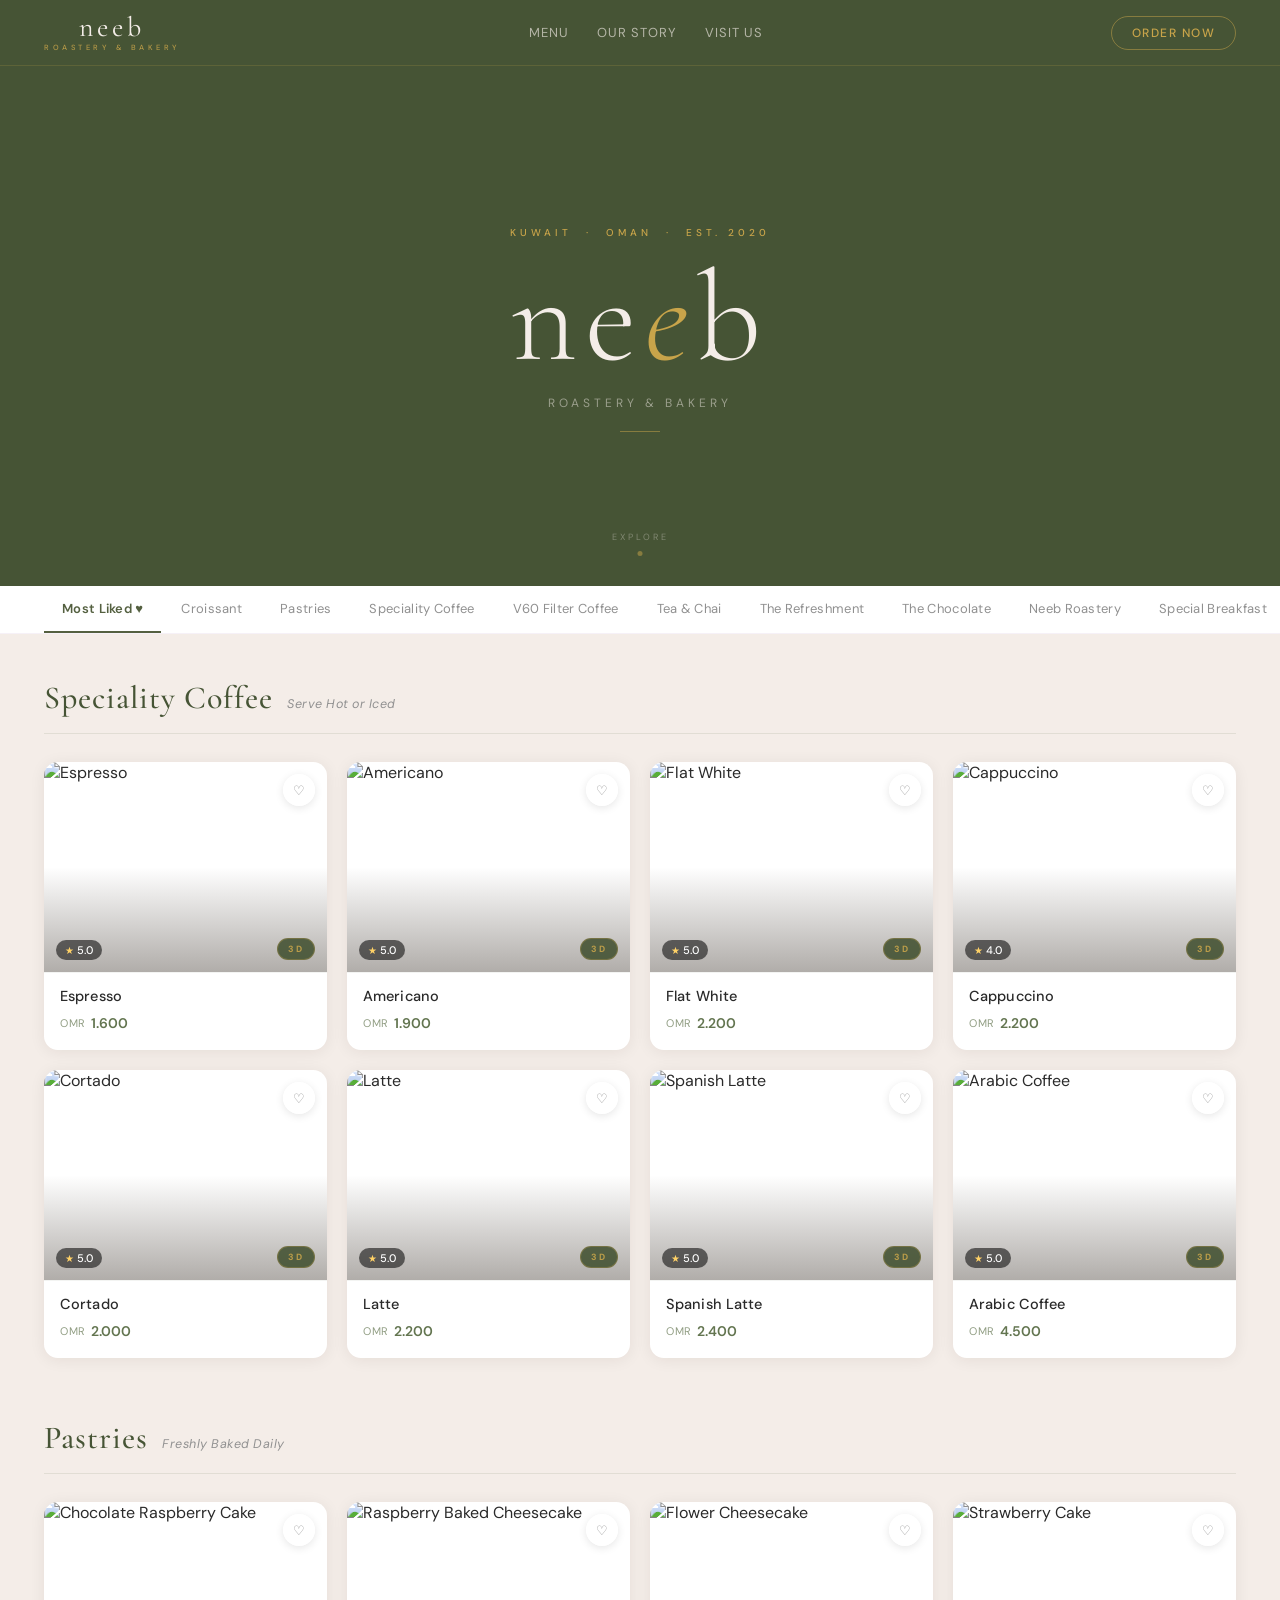
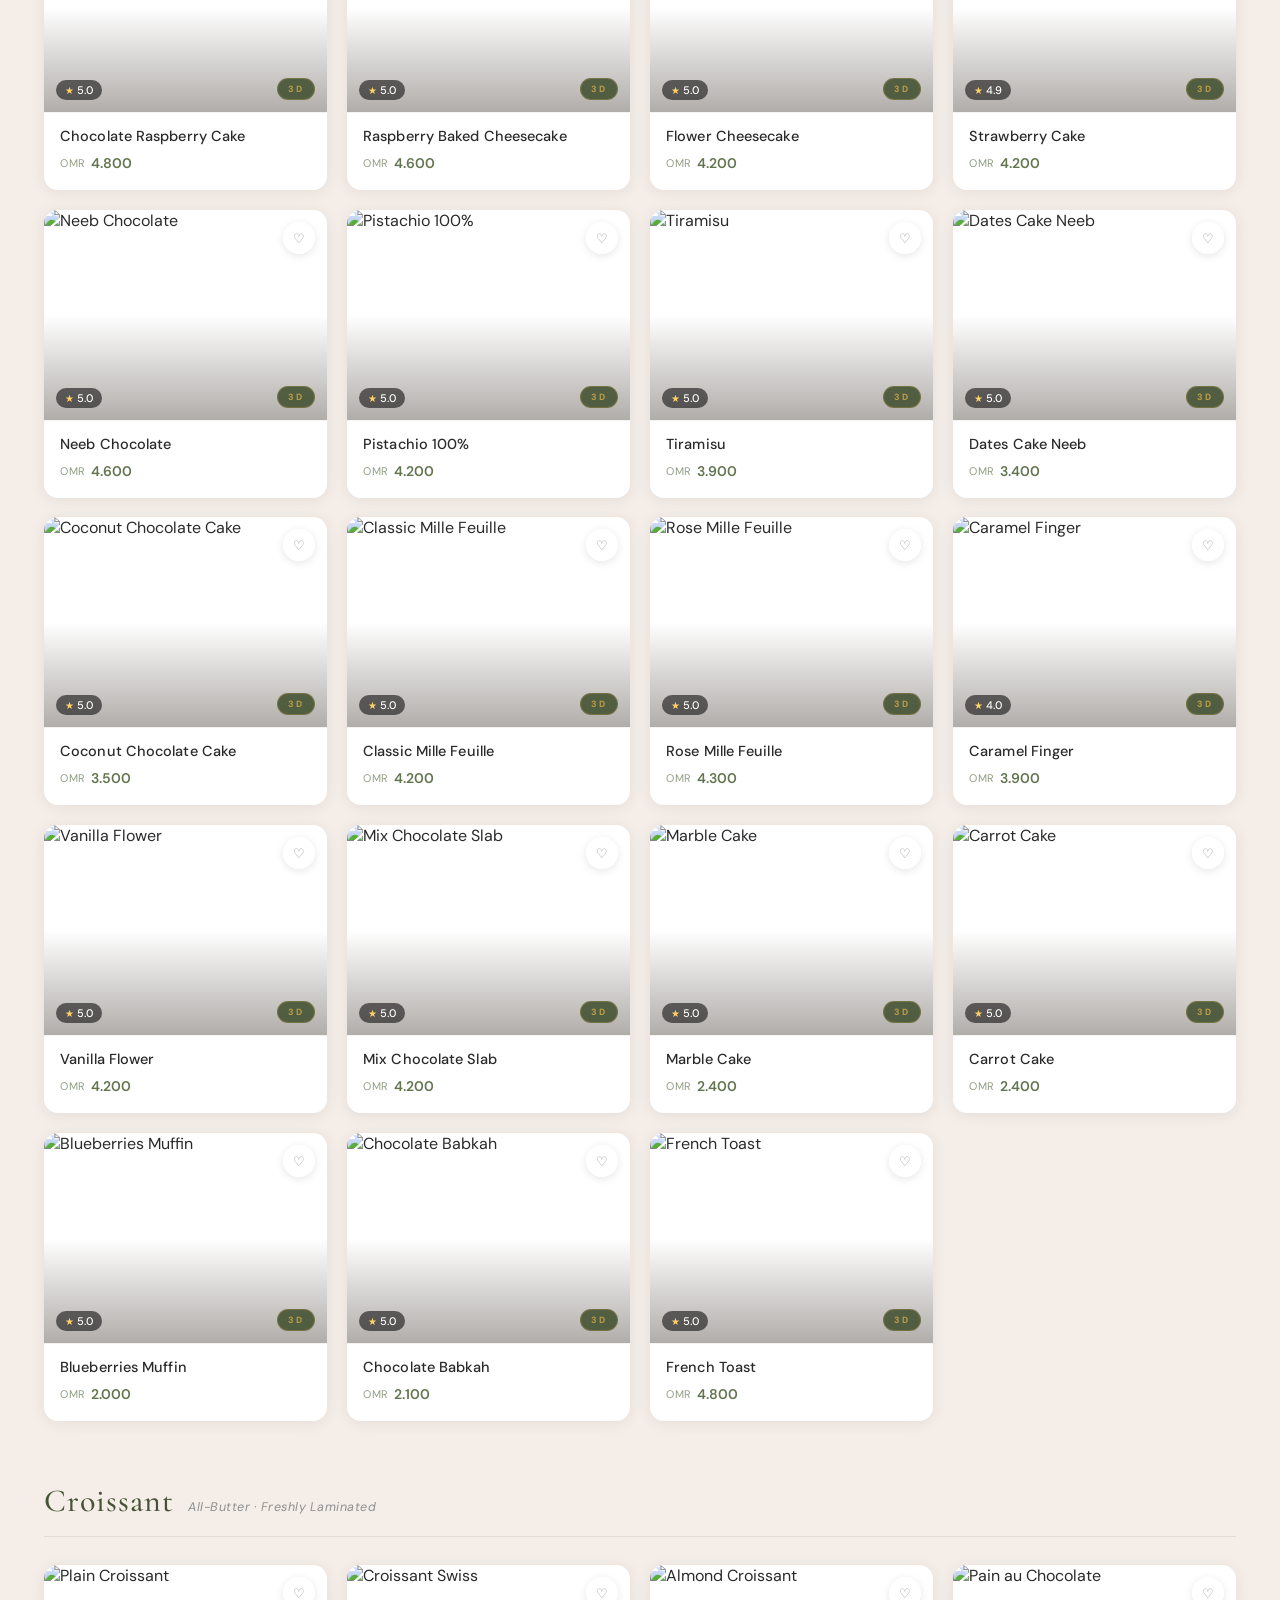
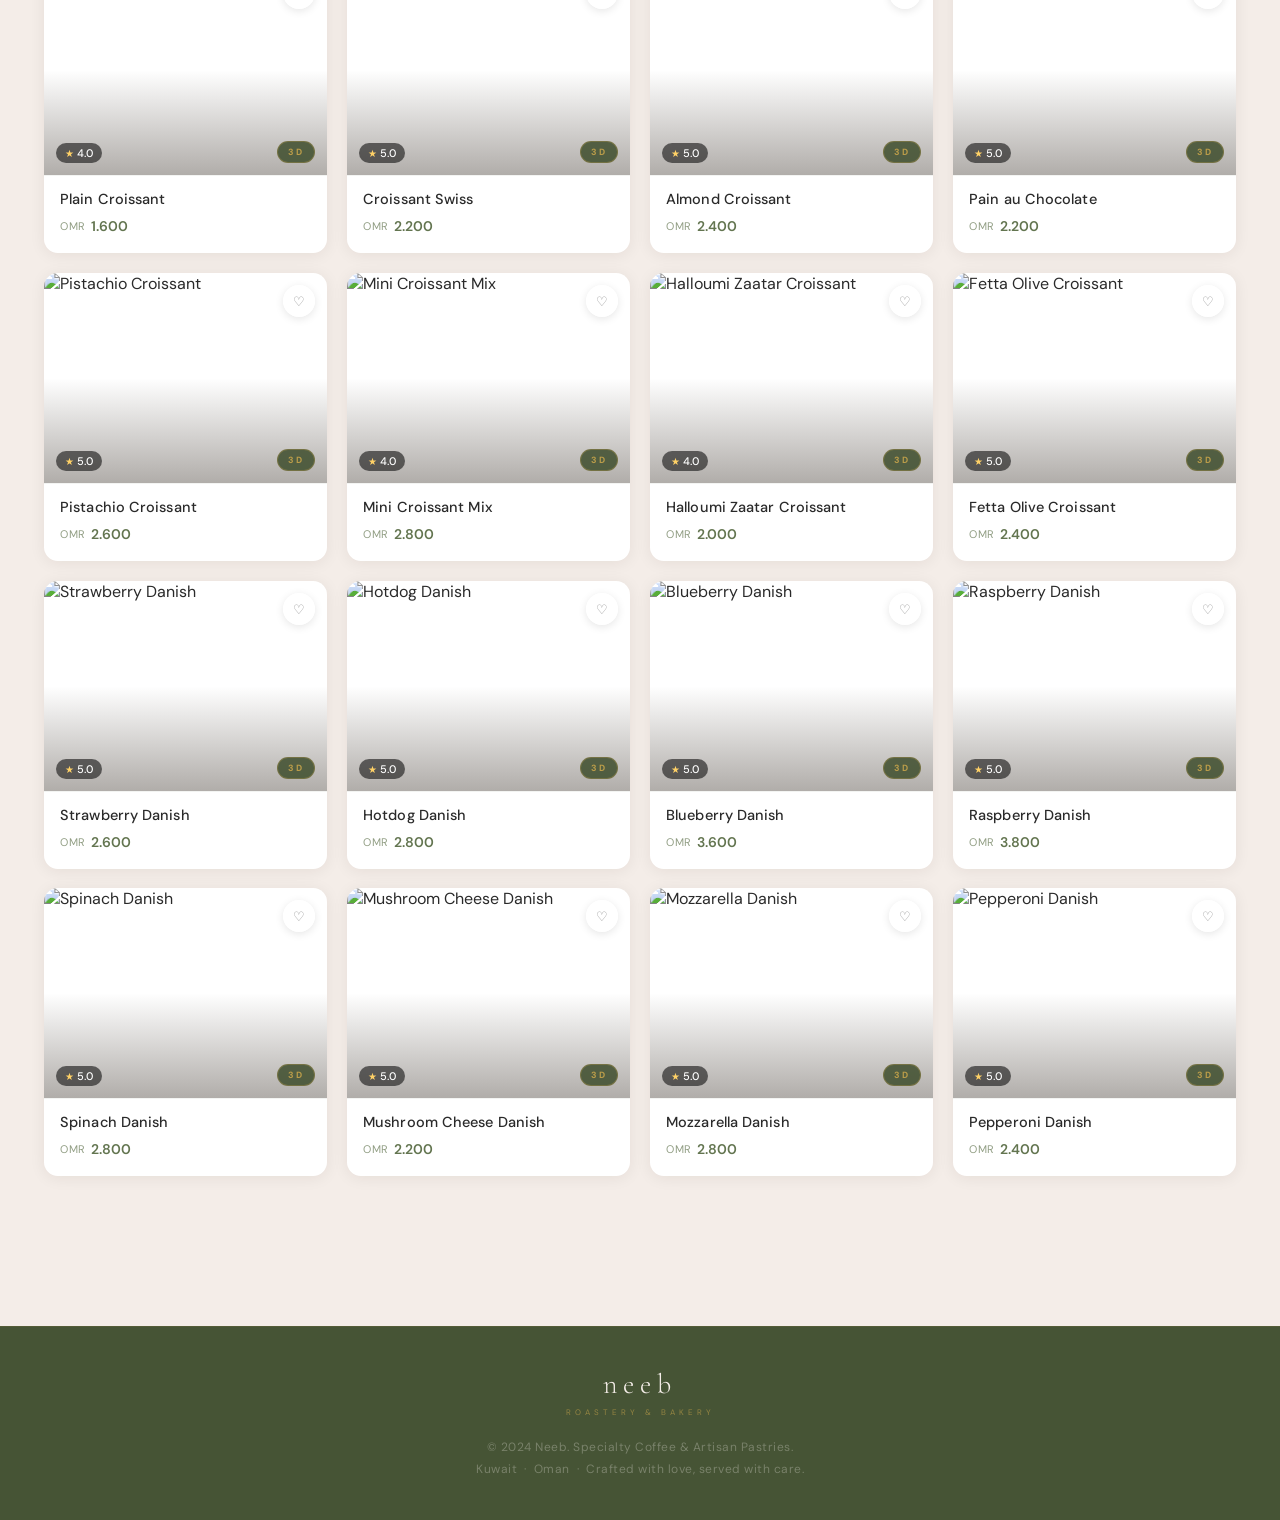
==== neeb-website.html @ 8a76fe46 "feat: add Neeb Roastery & Bakery 3D showcase website Single-page HTML site for Neeb (neeb.om) — a sp" ====
<!DOCTYPE html>
<html lang="en">
<head>
<meta charset="UTF-8">
<meta name="viewport" content="width=device-width, initial-scale=1.0">
<title>Neeb · Roastery & Bakery</title>
<link href="https://fonts.googleapis.com/css2?family=Cormorant+Garamond:ital,wght@0,300;0,400;0,500;0,600;1,300;1,400&family=DM+Sans:wght@300;400;500;600&display=swap" rel="stylesheet">
<script src="https://cdnjs.cloudflare.com/ajax/libs/three.js/r128/three.min.js"></script>
<style>
*, *::before, *::after { margin: 0; padding: 0; box-sizing: border-box; }

:root {
  --olive:       #546040;
  --olive-deep:  #465435;
  --olive-mid:   #637550;
  --olive-light: #7A8F64;
  --cream:       #F4EDE8;
  --cream-mid:   #EDE3DB;
  --white:       #FFFFFF;
  --mauve:       #C4A0C8;
  --mauve-pale:  #EDE0F4;
  --gold:        #C8A44A;
  --text-dark:   #2A2A2A;
  --text-mid:    #5A5A5A;
  --text-soft:   #909090;
  --text-light:  #F0EAE4;
}

html { scroll-behavior: smooth; }
body {
  font-family: 'DM Sans', sans-serif;
  background: var(--cream);
  color: var(--text-dark);
  overflow-x: hidden;
}
::-webkit-scrollbar { width: 5px; }
::-webkit-scrollbar-thumb { background: var(--mauve); border-radius: 99px; }

/* ─── HEADER ─── */
header {
  position: sticky; top: 0; z-index: 300;
  background: var(--olive-deep);
  height: 66px;
  display: flex; align-items: center; justify-content: space-between;
  padding: 0 44px;
  border-bottom: 1px solid rgba(200,164,74,0.18);
}

.logo-wrap {
  display: flex; flex-direction: column; align-items: center;
  text-decoration: none; gap: 2px;
}
.logo-name {
  font-family: 'Cormorant Garamond', serif;
  font-size: 28px; font-weight: 400;
  color: var(--cream); letter-spacing: 4px;
  text-transform: lowercase; line-height: 1;
}
.logo-sub-text {
  font-family: 'DM Sans', sans-serif;
  font-size: 7.5px; font-weight: 500;
  letter-spacing: 3.5px; text-transform: uppercase;
  color: var(--gold); opacity: 0.85;
}

nav { display: flex; align-items: center; gap: 28px; }
nav a {
  font-size: 13px; font-weight: 400; letter-spacing: 1px;
  text-transform: uppercase;
  color: rgba(240,234,228,0.65); text-decoration: none;
  transition: color 0.2s;
}
nav a:hover { color: var(--cream); }

.header-btn {
  background: transparent;
  border: 1px solid rgba(200,164,74,0.5);
  color: var(--gold);
  padding: 8px 20px; border-radius: 99px;
  font-family: 'DM Sans', sans-serif; font-size: 12px;
  font-weight: 500; letter-spacing: 1.5px; text-transform: uppercase;
  cursor: pointer; transition: all 0.2s;
}
.header-btn:hover { background: rgba(200,164,74,0.12); border-color: var(--gold); }

/* ─── HERO ─── */
.hero {
  position: relative;
  background: var(--olive-deep);
  height: 520px;
  display: flex; align-items: center; justify-content: center;
  overflow: hidden;
}
#hero-canvas {
  position: absolute; inset: 0;
  width: 100%; height: 100%;
}
.hero-content {
  position: relative; z-index: 2;
  text-align: center; pointer-events: none;
}
.hero-eyebrow {
  display: inline-block;
  font-size: 10px; font-weight: 500; letter-spacing: 4px;
  text-transform: uppercase; color: var(--gold);
  margin-bottom: 22px;
}
.hero-title {
  font-family: 'Cormorant Garamond', serif;
  font-size: clamp(72px, 11vw, 128px);
  font-weight: 300; line-height: 0.9;
  color: var(--cream); letter-spacing: 8px;
  text-transform: lowercase;
}
.hero-title em {
  font-style: italic; color: var(--gold);
}
.hero-tagline {
  margin-top: 18px;
  font-size: 12px; letter-spacing: 4px;
  text-transform: uppercase;
  color: rgba(240,234,228,0.5);
}
.hero-divider {
  width: 40px; height: 1px;
  background: var(--gold);
  margin: 20px auto 0;
  opacity: 0.5;
}
.hero-scroll {
  position: absolute; bottom: 30px; left: 50%;
  transform: translateX(-50%);
  display: flex; flex-direction: column; align-items: center; gap: 8px;
  z-index: 2;
}
.hero-scroll span {
  font-size: 9px; letter-spacing: 3px;
  text-transform: uppercase; color: rgba(240,234,228,0.35);
}
.scroll-dot {
  width: 5px; height: 5px; border-radius: 50%;
  background: var(--gold); opacity: 0.5;
  animation: dotPulse 2s ease-in-out infinite;
}
@keyframes dotPulse {
  0%,100% { transform: translateY(0); opacity: 0.3; }
  50% { transform: translateY(6px); opacity: 0.8; }
}

/* ─── CATEGORY BAR ─── */
.cat-bar-wrap {
  position: sticky; top: 66px; z-index: 200;
  background: rgba(255,255,255,0.97);
  backdrop-filter: blur(10px);
  border-bottom: 1px solid rgba(196,160,200,0.15);
}
.cat-bar {
  display: flex; align-items: stretch;
  padding: 0 44px;
  overflow-x: auto; scrollbar-width: none;
  gap: 2px;
}
.cat-bar::-webkit-scrollbar { display: none; }
.cat-btn {
  flex-shrink: 0; padding: 14px 18px;
  border: none; background: none;
  font-family: 'DM Sans', sans-serif;
  font-size: 13px; font-weight: 400; letter-spacing: 0.3px;
  color: var(--text-soft); cursor: pointer;
  white-space: nowrap;
  border-bottom: 2px solid transparent;
  transition: all 0.2s;
}
.cat-btn:hover { color: var(--text-dark); }
.cat-btn.active {
  color: var(--olive);
  border-bottom-color: var(--olive);
  font-weight: 600;
}

/* ─── MAIN ─── */
.main {
  max-width: 1380px;
  margin: 0 auto;
  padding: 44px 44px 90px;
}
.menu-section { margin-bottom: 60px; }
.menu-section.hidden { display: none; }

.section-head {
  display: flex; align-items: baseline; gap: 14px;
  margin-bottom: 28px;
  padding-bottom: 16px;
  border-bottom: 1px solid rgba(62,77,44,0.1);
}
.section-title {
  font-family: 'Cormorant Garamond', serif;
  font-size: 32px; font-weight: 500; color: var(--olive-deep);
  letter-spacing: 1px;
}
.section-sub {
  font-size: 12.5px; color: var(--text-soft);
  font-style: italic; letter-spacing: 0.5px;
}

/* ─── PRODUCT GRID ─── */
.product-grid {
  display: grid;
  grid-template-columns: repeat(4, 1fr);
  gap: 20px;
}
@media (max-width: 1200px) { .product-grid { grid-template-columns: repeat(3, 1fr); } }
@media (max-width: 860px)  { .product-grid { grid-template-columns: repeat(2, 1fr); } }
@media (max-width: 480px)  { .product-grid { grid-template-columns: 1fr; } }

/* ─── PRODUCT CARD ─── */
.card {
  background: var(--white);
  border-radius: 14px;
  overflow: hidden;
  cursor: pointer;
  box-shadow: 0 2px 16px rgba(42,26,10,0.07);
  transition: box-shadow 0.3s ease;
  position: relative;
  transform-style: preserve-3d;
  will-change: transform;
}
.card:hover {
  box-shadow: 0 12px 40px rgba(42,26,10,0.13);
}

.card-img-wrap {
  height: 210px;
  position: relative;
  overflow: hidden;
}
.card-img-wrap img {
  width: 100%; height: 100%;
  object-fit: cover;
  display: block;
  transition: transform 0.5s ease;
}
.card:hover .card-img-wrap img {
  transform: scale(1.05);
}
.card-img-overlay {
  position: absolute; inset: 0;
  background: linear-gradient(to bottom, transparent 50%, rgba(30,20,10,0.35) 100%);
  pointer-events: none;
}

.card-like {
  position: absolute; top: 12px; right: 12px;
  width: 32px; height: 32px; border-radius: 50%;
  background: rgba(255,255,255,0.9);
  border: none; cursor: pointer; z-index: 2;
  display: flex; align-items: center; justify-content: center;
  font-size: 13px; transition: transform 0.2s, background 0.2s;
  box-shadow: 0 2px 8px rgba(0,0,0,0.1);
  color: var(--text-soft);
}
.card-like:hover { transform: scale(1.15); color: #e05070; }
.card-like.liked { color: #e05070; background: #fff; }

.card-badge-3d {
  position: absolute; bottom: 12px; right: 12px;
  background: rgba(62,77,44,0.85);
  backdrop-filter: blur(4px);
  color: rgba(200,164,74,0.9);
  font-size: 9px; font-weight: 700;
  letter-spacing: 2px; text-transform: uppercase;
  padding: 4px 10px; border-radius: 99px; z-index: 2;
  border: 1px solid rgba(200,164,74,0.3);
}

.card-rating {
  position: absolute; bottom: 12px; left: 12px; z-index: 2;
  background: rgba(0,0,0,0.55);
  backdrop-filter: blur(4px);
  color: #fff; font-size: 11px; font-weight: 500;
  padding: 3px 9px; border-radius: 99px;
  display: flex; align-items: center; gap: 3px;
}
.star { color: #FFD166; font-size: 10px; }

.card-body {
  padding: 14px 16px 18px;
  border-top: 1px solid rgba(62,77,44,0.06);
}
.card-name {
  font-size: 14.5px; font-weight: 500;
  color: var(--text-dark); line-height: 1.3; margin-bottom: 8px;
  letter-spacing: 0.1px;
}
.card-price {
  font-size: 14px; font-weight: 600;
  color: var(--olive-mid);
  display: flex; align-items: center; gap: 5px;
}
.curr { font-size: 11px; font-weight: 400; opacity: 0.7; letter-spacing: 0.5px; }

/* ─── 3D MODAL ─── */
.modal-bg {
  display: none;
  position: fixed; inset: 0; z-index: 1000;
  background: rgba(20,28,12,0.88);
  backdrop-filter: blur(16px);
  align-items: center; justify-content: center;
  padding: 20px;
}
.modal-bg.open { display: flex; }

.modal-box {
  background: var(--olive-deep);
  border-radius: 20px;
  overflow: hidden;
  width: 100%; max-width: 700px;
  box-shadow: 0 40px 100px rgba(0,0,0,0.5),
              0 0 0 1px rgba(200,164,74,0.15);
  animation: modalIn 0.38s cubic-bezier(0.34,1.56,0.64,1) forwards;
}
@keyframes modalIn {
  from { transform: scale(0.8) translateY(20px); opacity: 0; }
  to   { transform: scale(1) translateY(0);      opacity: 1; }
}

.modal-3d-area {
  position: relative;
  height: 400px;
  background: var(--olive-deep);
}
#modal-canvas {
  display: block; width: 100% !important; height: 100% !important;
}
.modal-loading {
  position: absolute; inset: 0;
  display: flex; align-items: center; justify-content: center;
  color: rgba(240,234,228,0.35);
  font-size: 12px; letter-spacing: 2px; text-transform: uppercase;
  pointer-events: none;
}
.modal-close {
  position: absolute; top: 16px; right: 16px; z-index: 10;
  width: 36px; height: 36px; border-radius: 50%;
  background: rgba(255,255,255,0.08);
  border: 1px solid rgba(255,255,255,0.12);
  color: var(--cream); font-size: 14px;
  cursor: pointer; display: flex; align-items: center; justify-content: center;
  transition: background 0.2s, transform 0.2s;
}
.modal-close:hover { background: rgba(255,255,255,0.15); transform: scale(1.1); }

.modal-hint {
  position: absolute; bottom: 16px; left: 50%;
  transform: translateX(-50%);
  background: rgba(0,0,0,0.45);
  color: rgba(240,234,228,0.65);
  font-size: 11px; padding: 5px 14px; border-radius: 99px;
  white-space: nowrap; pointer-events: none;
  letter-spacing: 0.5px;
}

.modal-info {
  padding: 26px 32px 32px;
  background: var(--olive-deep);
}
.modal-cat {
  font-size: 10px; font-weight: 600; letter-spacing: 3px;
  text-transform: uppercase; color: var(--gold);
  margin-bottom: 10px; opacity: 0.8;
}
.modal-name {
  font-family: 'Cormorant Garamond', serif;
  font-size: 30px; font-weight: 400; letter-spacing: 1px;
  color: var(--cream); line-height: 1.15; margin-bottom: 10px;
}
.modal-price-row {
  display: flex; align-items: center; gap: 8px; margin-bottom: 16px;
}
.modal-price {
  font-size: 20px; font-weight: 600; color: var(--gold);
  display: flex; align-items: center; gap: 5px;
}
.modal-price .curr { font-size: 12px; font-weight: 400; }
.modal-desc {
  font-size: 13.5px; line-height: 1.7;
  color: rgba(240,234,228,0.55); margin-bottom: 24px;
}
.modal-divider {
  width: 100%; height: 1px;
  background: rgba(200,164,74,0.12);
  margin-bottom: 22px;
}
.modal-actions { display: flex; align-items: center; gap: 12px; }
.btn-order {
  background: var(--gold);
  color: var(--olive-deep);
  border: none; padding: 13px 30px; border-radius: 99px;
  font-family: 'DM Sans', sans-serif; font-size: 13px; font-weight: 700;
  letter-spacing: 0.5px; cursor: pointer;
  transition: all 0.2s; display: inline-flex; align-items: center; gap: 7px;
}
.btn-order:hover { background: #D4B45E; transform: scale(1.02); }
.btn-fav {
  width: 44px; height: 44px; border-radius: 50%;
  background: rgba(240,234,228,0.06);
  border: 1px solid rgba(240,234,228,0.12);
  color: var(--cream); font-size: 16px; cursor: pointer;
  display: flex; align-items: center; justify-content: center;
  transition: background 0.2s;
}
.btn-fav:hover { background: rgba(240,234,228,0.1); }

/* ─── FOOTER ─── */
footer {
  background: var(--olive-deep);
  padding: 40px 44px;
  text-align: center;
  border-top: 1px solid rgba(200,164,74,0.1);
}
.footer-logo {
  font-family: 'Cormorant Garamond', serif;
  font-size: 28px; font-weight: 300; letter-spacing: 6px;
  color: var(--cream); margin-bottom: 6px;
}
.footer-sub {
  font-size: 8px; letter-spacing: 4px;
  text-transform: uppercase; color: var(--gold);
  opacity: 0.6; margin-bottom: 20px;
}
footer p {
  font-size: 12px; color: rgba(240,234,228,0.3);
  line-height: 1.8; letter-spacing: 0.5px;
}

/* ─── MOBILE ─── */
@media (max-width: 768px) {
  header { padding: 0 20px; }
  nav { display: none; }
  .hero { height: 420px; }
  .cat-bar { padding: 0 16px; }
  .main { padding: 28px 16px 60px; }
  .modal-info { padding: 20px 22px 26px; }
  .modal-name { font-size: 24px; }
  footer { padding: 28px 20px; }
}
</style>
</head>
<body>

<!-- HEADER -->
<header>
  <a href="#" class="logo-wrap">
    <span class="logo-name">neeb</span>
    <span class="logo-sub-text">Roastery &amp; Bakery</span>
  </a>
  <nav>
    <a href="#">Menu</a>
    <a href="#">Our Story</a>
    <a href="#">Visit Us</a>
  </nav>
  <button class="header-btn">Order Now</button>
</header>

<!-- HERO -->
<section class="hero">
  <canvas id="hero-canvas"></canvas>
  <div class="hero-content">
    <div class="hero-eyebrow">Kuwait &nbsp;·&nbsp; Oman &nbsp;·&nbsp; Est. 2020</div>
    <h1 class="hero-title">ne<em>e</em>b</h1>
    <p class="hero-tagline">Roastery &amp; Bakery</p>
    <div class="hero-divider"></div>
  </div>
  <div class="hero-scroll">
    <span>Explore</span>
    <div class="scroll-dot"></div>
  </div>
</section>

<!-- CATEGORY BAR -->
<div class="cat-bar-wrap">
  <div class="cat-bar" id="cat-bar">
    <button class="cat-btn active" data-cat="all">Most Liked ♥</button>
    <button class="cat-btn" data-cat="croissant">Croissant</button>
    <button class="cat-btn" data-cat="pastries">Pastries</button>
    <button class="cat-btn" data-cat="coffee">Speciality Coffee</button>
    <button class="cat-btn" data-cat="v60">V60 Filter Coffee</button>
    <button class="cat-btn" data-cat="tea">Tea &amp; Chai</button>
    <button class="cat-btn" data-cat="refreshment">The Refreshment</button>
    <button class="cat-btn" data-cat="chocolate">The Chocolate</button>
    <button class="cat-btn" data-cat="roastery">Neeb Roastery</button>
    <button class="cat-btn" data-cat="breakfast">Special Breakfast</button>
  </div>
</div>

<!-- MAIN -->
<main class="main">
  <div class="menu-section" id="sec-coffee">
    <div class="section-head">
      <h2 class="section-title">Speciality Coffee</h2>
      <span class="section-sub">Serve Hot or Iced</span>
    </div>
    <div class="product-grid" id="grid-coffee"></div>
  </div>
  <div class="menu-section" id="sec-pastries">
    <div class="section-head">
      <h2 class="section-title">Pastries</h2>
      <span class="section-sub">Freshly Baked Daily</span>
    </div>
    <div class="product-grid" id="grid-pastries"></div>
  </div>
  <div class="menu-section" id="sec-croissant">
    <div class="section-head">
      <h2 class="section-title">Croissant</h2>
      <span class="section-sub">All-Butter · Freshly Laminated</span>
    </div>
    <div class="product-grid" id="grid-croissant"></div>
  </div>
</main>

<!-- 3D MODAL -->
<div class="modal-bg" id="modal-bg">
  <div class="modal-box">
    <div class="modal-3d-area">
      <canvas id="modal-canvas"></canvas>
      <div class="modal-loading" id="modal-loading">Loading 3D View…</div>
      <button class="modal-close" id="modal-close">✕</button>
      <div class="modal-hint">Drag to rotate · Scroll to zoom</div>
    </div>
    <div class="modal-info">
      <div class="modal-cat" id="m-cat">SPECIALITY COFFEE</div>
      <div class="modal-name" id="m-name">Cappuccino</div>
      <div class="modal-divider"></div>
      <div class="modal-price-row">
        <div class="modal-price"><span class="curr">OMR</span><span id="m-price">2.200</span></div>
      </div>
      <div class="modal-desc" id="m-desc">A beautifully crafted specialty item.</div>
      <div class="modal-actions">
        <button class="btn-order">Add to Order ✦</button>
        <button class="btn-fav">♡</button>
      </div>
    </div>
  </div>
</div>

<!-- FOOTER -->
<footer>
  <div class="footer-logo">neeb</div>
  <div class="footer-sub">Roastery &amp; Bakery</div>
  <p>© 2024 Neeb. Specialty Coffee &amp; Artisan Pastries.<br>
  Kuwait &nbsp;·&nbsp; Oman &nbsp;·&nbsp; Crafted with love, served with care.</p>
</footer>

<script>
'use strict';

/* ──────────────────────────────
   PRODUCT IMAGE URLs
   ✅ Real Neeb photos from Talabat & Instagram
   📸 Best matches for the rest
────────────────────────────── */

// Unsplash fallbacks (stable, always available)
const FALLBACK = {
  espresso:     'https://images.unsplash.com/photo-1510707577719-ae7c14805e3a?w=600&h=500&fit=crop&auto=format&q=85',
  coffee:       'https://images.unsplash.com/photo-1509042239860-f550ce710b93?w=600&h=500&fit=crop&auto=format&q=85',
  latte:        'https://images.unsplash.com/photo-1572442388796-11668a67e53d?w=600&h=500&fit=crop&auto=format&q=85',
  arabic:       'https://images.unsplash.com/photo-1590278069629-b30d1e9be4c0?w=600&h=500&fit=crop&auto=format&q=85',
  cake:         'https://images.unsplash.com/photo-1578985545062-69928b1d9587?w=600&h=500&fit=crop&auto=format&q=85',
  cheesecake:   'https://images.unsplash.com/photo-1565958011703-44f9829ba187?w=600&h=500&fit=crop&auto=format&q=85',
  tiramisu:     'https://images.unsplash.com/photo-1571877227200-a0d98ea607e9?w=600&h=500&fit=crop&auto=format&q=85',
  muffin:       'https://images.unsplash.com/photo-1607958996333-41aef7caefaa?w=600&h=500&fit=crop&auto=format&q=85',
  millefeuille: 'https://images.unsplash.com/photo-1464195244916-405fa0a82545?w=600&h=500&fit=crop&auto=format&q=85',
  finger:       'https://images.unsplash.com/photo-1587314168485-3236d6710814?w=600&h=500&fit=crop&auto=format&q=85',
  slab:         'https://images.unsplash.com/photo-1606313564200-e75d5e30476c?w=600&h=500&fit=crop&auto=format&q=85',
  babka:        'https://images.unsplash.com/photo-1509365465985-25d11c17e812?w=600&h=500&fit=crop&auto=format&q=85',
  toast:        'https://images.unsplash.com/photo-1484723091739-30a097e8f929?w=600&h=500&fit=crop&auto=format&q=85',
  croissant:    'https://images.unsplash.com/photo-1555507036-ab1f4038808a?w=600&h=500&fit=crop&auto=format&q=85',
  danish:       'https://images.unsplash.com/photo-1509440159596-0249088772ff?w=600&h=500&fit=crop&auto=format&q=85',
  painchoc:     'https://images.unsplash.com/photo-1548365328-8c6db3220e4c?w=600&h=500&fit=crop&auto=format&q=85',
};

// Real Neeb images — Talabat CDN (stable) + Instagram
const NEEB = {
  // ── Talabat (stable)
  'Americano':              'https://images.deliveryhero.io/image/talabat/MenuItems/Americano638892156907975550.jpg',
  'Coconut Chocolate Cake': 'https://images.deliveryhero.io/image/talabat/MenuItems/Coconut_Chocolate_Cake638892159581783462.jpg',
  'Caramel Finger':         'https://images.deliveryhero.io/image/talabat/MenuItems/Carmel_Finger638892160146855581.jpg',

  // ── Instagram Neeb (@neeb.om) — real product shots
  '_coffee': 'https://instagram.fmct8-1.fna.fbcdn.net/v/t51.82787-15/689654407_17961385821094462_6412102573103926785_n.jpg',
  'Pistachio 100%':             'https://instagram.fmct7-1.fna.fbcdn.net/v/t51.82787-15/661777161_17957185716094462_8846338621024297078_n.jpg',
  'Pistachio Croissant':        'https://instagram.fmct7-1.fna.fbcdn.net/v/t51.82787-15/661777161_17957185716094462_8846338621024297078_n.jpg',
  'Raspberry Baked Cheesecake': 'https://instagram.fmct8-1.fna.fbcdn.net/v/t51.82787-15/659030701_17957002461094462_4050338062676923284_n.jpg',
  'Flower Cheesecake':          'https://instagram.fmct8-1.fna.fbcdn.net/v/t51.82787-15/659030701_17957002461094462_4050338062676923284_n.jpg',
  'Neeb Chocolate':             'https://instagram.fmct8-1.fna.fbcdn.net/v/t51.82787-15/695755894_17961934098094462_778704691199658066_n.jpg',
  'Mix Chocolate Slab':         'https://instagram.fmct8-1.fna.fbcdn.net/v/t51.82787-15/695755894_17961934098094462_778704691199658066_n.jpg',

  // ── Per-product Unsplash overrides — distinct photo for each item
  'Espresso':               'https://images.unsplash.com/photo-1596952954288-16862d37405b?w=600&h=500&fit=crop&auto=format&q=85',
  'Flat White':             'https://images.unsplash.com/photo-1577968897966-3d4325b36b61?w=600&h=500&fit=crop&auto=format&q=85',
  'Cappuccino':             'https://images.unsplash.com/photo-1534778101976-62847782c213?w=600&h=500&fit=crop&auto=format&q=85',
  'Cortado':                'https://images.unsplash.com/photo-1541167760496-1628856ab772?w=600&h=500&fit=crop&auto=format&q=85',
  'Latte':                  'https://images.unsplash.com/photo-1570968915860-54d5c301fa9f?w=600&h=500&fit=crop&auto=format&q=85',
  'Spanish Latte':          'https://images.unsplash.com/photo-1561047029-3000c68339ca?w=600&h=500&fit=crop&auto=format&q=85',
  'Arabic Coffee':          'https://images.unsplash.com/photo-1590278069629-b30d1e9be4c0?w=600&h=500&fit=crop&auto=format&q=85',
  'Chocolate Raspberry Cake':'https://images.unsplash.com/photo-1606890737304-57a1ca8a5b62?w=600&h=500&fit=crop&auto=format&q=85',
  'Strawberry Cake':        'https://images.unsplash.com/photo-1621303837174-89787a7d4729?w=600&h=500&fit=crop&auto=format&q=85',
  'Tiramisu':               'https://images.unsplash.com/photo-1571877227200-a0d98ea607e9?w=600&h=500&fit=crop&auto=format&q=85',
  'Dates Cake Neeb':        'https://images.unsplash.com/photo-1587314168485-3236d6710814?w=600&h=500&fit=crop&auto=format&q=85',
  'Classic Mille Feuille':  'https://images.unsplash.com/photo-1554844019-1af2eba47a5d?w=600&h=500&fit=crop&auto=format&q=85',
  'Rose Mille Feuille':     'https://images.unsplash.com/photo-1464195244916-405fa0a82545?w=600&h=500&fit=crop&auto=format&q=85',
  'Vanilla Flower':         'https://images.unsplash.com/photo-1565958011703-44f9829ba187?w=600&h=500&fit=crop&auto=format&q=85',
  'Marble Cake':            'https://images.unsplash.com/photo-1519869325930-281384150729?w=600&h=500&fit=crop&auto=format&q=85',
  'Carrot Cake':            'https://images.unsplash.com/photo-1602351447937-745cb720612f?w=600&h=500&fit=crop&auto=format&q=85',
  'Blueberries Muffin':     'https://images.unsplash.com/photo-1607958996333-41aef7caefaa?w=600&h=500&fit=crop&auto=format&q=85',
  'Chocolate Babkah':       'https://images.unsplash.com/photo-1509365465985-25d11c17e812?w=600&h=500&fit=crop&auto=format&q=85',
  'French Toast':           'https://images.unsplash.com/photo-1484723091739-30a097e8f929?w=600&h=500&fit=crop&auto=format&q=85',
  'Croissant Swiss':        'https://images.unsplash.com/photo-1555507036-ab1f4038808a?w=600&h=500&fit=crop&auto=format&q=85',
  'Almond Croissant':       'https://images.unsplash.com/photo-1600180758890-6b94519a8ba6?w=600&h=500&fit=crop&auto=format&q=85',
  'Pain au Chocolate':      'https://images.unsplash.com/photo-1548365328-8c6db3220e4c?w=600&h=500&fit=crop&auto=format&q=85',
  'Strawberry Danish':      'https://images.unsplash.com/photo-1509440159596-0249088772ff?w=600&h=500&fit=crop&auto=format&q=85',
  'Blueberry Danish':       'https://images.unsplash.com/photo-1509440159596-0249088772ff?w=600&h=500&fit=crop&auto=format&q=85',
  'Raspberry Danish':       'https://images.unsplash.com/photo-1509440159596-0249088772ff?w=600&h=500&fit=crop&auto=format&q=85',
  'Plain Croissant':        'https://images.unsplash.com/photo-1555507036-ab1f4038808a?w=600&h=500&fit=crop&auto=format&q=85',
};

function getImg(type, name) {
  // 1. Exact product name match (real Neeb photo)
  if (name && NEEB[name]) return NEEB[name];
  // 2. Coffee types → use Neeb barista shot
  if (['espresso','coffee','latte'].includes(type)) return NEEB['_coffee'];
  // 3. Fallback to best available
  return FALLBACK[type] || FALLBACK.cake;
}

function getFallback(type) {
  return FALLBACK[type] || FALLBACK.cake;
}

/* ──────────────────────────────
   DESCRIPTIONS
────────────────────────────── */
const DESC = {
  espresso:     'Pure. Intense. Extracted from our single-origin beans — a shot of absolute precision.',
  coffee:       'Bold espresso diluted with hot water. Clean, bright and endlessly satisfying.',
  latte:        'Silky microfoam steamed milk over a double espresso. A ritual in every sip.',
  arabic:       'Traditional Arabic coffee with cardamom, saffron and rose water — warmth in a cup.',
  cake:         'Artisan layered cake crafted daily with the finest seasonal ingredients.',
  cheesecake:   'Velvety smooth baked cheesecake resting on a buttery, caramelised biscuit base.',
  tiramisu:     'Classic Italian — espresso-soaked savoiardi, mascarpone cream and Dutch cocoa.',
  muffin:       'Freshly baked muffin bursting with hand-picked seasonal berries.',
  millefeuille: 'Shatteringly crisp layers of caramelised puff pastry and luscious cream.',
  finger:       'Elegant caramel-glazed finger pastry — light, crisp and perfectly balanced.',
  slab:         'Indulgent chocolate slab with our signature Neeb glaze and premium toppings.',
  babka:        'Soft, pillowy sweet bread twisted with rich chocolate frangipane.',
  toast:        'Golden brioche French toast crowned with seasonal fruit and fresh cream.',
  croissant:    'All-butter, shatteringly flaky croissant — freshly laminated each morning.',
  danish:       'Delicate Danish pastry layered with custard and vibrant seasonal fruit.',
  painchoc:     'Classic pain au chocolat encasing two generous bars of Belgian dark chocolate.',
};

/* ──────────────────────────────
   MENU DATA
────────────────────────────── */
const MENU = {
  coffee: {
    label: 'SPECIALITY COFFEE',
    items: [
      { id:'c1', name:'Espresso',      price:'1.600', rating:5.0, type:'espresso'  },
      { id:'c2', name:'Americano',     price:'1.900', rating:5.0, type:'coffee'    },
      { id:'c3', name:'Flat White',    price:'2.200', rating:5.0, type:'latte'     },
      { id:'c4', name:'Cappuccino',    price:'2.200', rating:4.0, type:'latte'     },
      { id:'c5', name:'Cortado',       price:'2.000', rating:5.0, type:'espresso'  },
      { id:'c6', name:'Latte',         price:'2.200', rating:5.0, type:'latte'     },
      { id:'c7', name:'Spanish Latte', price:'2.400', rating:5.0, type:'latte'     },
      { id:'c8', name:'Arabic Coffee', price:'4.500', rating:5.0, type:'arabic'    },
    ]
  },
  pastries: {
    label: 'PASTRIES',
    items: [
      { id:'p1',  name:'Chocolate Raspberry Cake',   price:'4.800', rating:5.0, type:'cake'         },
      { id:'p2',  name:'Raspberry Baked Cheesecake', price:'4.600', rating:5.0, type:'cheesecake'   },
      { id:'p3',  name:'Flower Cheesecake',          price:'4.200', rating:5.0, type:'cheesecake'   },
      { id:'p4',  name:'Strawberry Cake',            price:'4.200', rating:4.9, type:'cake'         },
      { id:'p5',  name:'Neeb Chocolate',             price:'4.600', rating:5.0, type:'slab'         },
      { id:'p6',  name:'Pistachio 100%',             price:'4.200', rating:5.0, type:'cake'         },
      { id:'p7',  name:'Tiramisu',                   price:'3.900', rating:5.0, type:'tiramisu'     },
      { id:'p8',  name:'Dates Cake Neeb',            price:'3.400', rating:5.0, type:'cake'         },
      { id:'p9',  name:'Coconut Chocolate Cake',     price:'3.500', rating:5.0, type:'cake'         },
      { id:'p10', name:'Classic Mille Feuille',      price:'4.200', rating:5.0, type:'millefeuille' },
      { id:'p11', name:'Rose Mille Feuille',         price:'4.300', rating:5.0, type:'millefeuille' },
      { id:'p12', name:'Caramel Finger',             price:'3.900', rating:4.0, type:'finger'       },
      { id:'p13', name:'Vanilla Flower',             price:'4.200', rating:5.0, type:'cake'         },
      { id:'p14', name:'Mix Chocolate Slab',         price:'4.200', rating:5.0, type:'slab'         },
      { id:'p15', name:'Marble Cake',                price:'2.400', rating:5.0, type:'cake'         },
      { id:'p16', name:'Carrot Cake',                price:'2.400', rating:5.0, type:'cake'         },
      { id:'p17', name:'Blueberries Muffin',         price:'2.000', rating:5.0, type:'muffin'       },
      { id:'p18', name:'Chocolate Babkah',           price:'2.100', rating:5.0, type:'babka'        },
      { id:'p19', name:'French Toast',               price:'4.800', rating:5.0, type:'toast'        },
    ]
  },
  croissant: {
    label: 'CROISSANT',
    items: [
      { id:'cr1',  name:'Plain Croissant',          price:'1.600', rating:4.0, type:'croissant' },
      { id:'cr2',  name:'Croissant Swiss',          price:'2.200', rating:5.0, type:'croissant' },
      { id:'cr3',  name:'Almond Croissant',         price:'2.400', rating:5.0, type:'croissant' },
      { id:'cr4',  name:'Pain au Chocolate',        price:'2.200', rating:5.0, type:'painchoc'  },
      { id:'cr5',  name:'Pistachio Croissant',      price:'2.600', rating:5.0, type:'croissant' },
      { id:'cr6',  name:'Mini Croissant Mix',       price:'2.800', rating:4.0, type:'croissant' },
      { id:'cr7',  name:'Halloumi Zaatar Croissant',price:'2.000', rating:4.0, type:'croissant' },
      { id:'cr8',  name:'Fetta Olive Croissant',    price:'2.400', rating:5.0, type:'croissant' },
      { id:'cr9',  name:'Strawberry Danish',        price:'2.600', rating:5.0, type:'danish'    },
      { id:'cr10', name:'Hotdog Danish',            price:'2.800', rating:5.0, type:'danish'    },
      { id:'cr11', name:'Blueberry Danish',         price:'3.600', rating:5.0, type:'danish'    },
      { id:'cr12', name:'Raspberry Danish',         price:'3.800', rating:5.0, type:'danish'    },
      { id:'cr13', name:'Spinach Danish',           price:'2.800', rating:5.0, type:'danish'    },
      { id:'cr14', name:'Mushroom Cheese Danish',   price:'2.200', rating:5.0, type:'danish'    },
      { id:'cr15', name:'Mozzarella Danish',        price:'2.800', rating:5.0, type:'danish'    },
      { id:'cr16', name:'Pepperoni Danish',         price:'2.400', rating:5.0, type:'danish'    },
    ]
  }
};

/* ──────────────────────────────
   RENDER CARDS
────────────────────────────── */
function renderGrid(catKey) {
  const data = MENU[catKey];
  const grid = document.getElementById(`grid-${catKey}`);
  if (!grid) return;
  grid.innerHTML = '';

  data.items.forEach((item) => {
    const card = document.createElement('div');
    card.className = 'card';

    card.innerHTML = `
      <div class="card-img-wrap">
        <img src="${getImg(item.type, item.name)}"
             data-fallback="${getFallback(item.type)}"
             onerror="this.onerror=null;this.src=this.dataset.fallback"
             alt="${item.name}"
             loading="lazy"
             crossorigin="anonymous">
        <div class="card-img-overlay"></div>
        <button class="card-like" data-liked="false">♡</button>
        <div class="card-rating"><span class="star">★</span>${item.rating.toFixed(1)}</div>
        <div class="card-badge-3d">3D</div>
      </div>
      <div class="card-body">
        <div class="card-name">${item.name}</div>
        <div class="card-price"><span class="curr">OMR</span>${item.price}</div>
      </div>`;

    // Like
    card.querySelector('.card-like').addEventListener('click', e => {
      e.stopPropagation();
      const btn = e.currentTarget;
      const liked = btn.dataset.liked === 'true';
      btn.dataset.liked = String(!liked);
      btn.textContent = liked ? '♡' : '♥';
      btn.classList.toggle('liked', !liked);
    });

    // 3D tilt hover
    card.addEventListener('mousemove', e => {
      const r = card.getBoundingClientRect();
      const x = (e.clientX - r.left - r.width/2)  / (r.width/2);
      const y = (e.clientY - r.top  - r.height/2) / (r.height/2);
      card.style.transform = `perspective(900px) rotateY(${x*9}deg) rotateX(${-y*9}deg) scale(1.02) translateZ(6px)`;
    });
    card.addEventListener('mouseleave', () => {
      card.style.transform = '';
    });

    // Open modal
    card.addEventListener('click', () => openModal(item, data.label));
    grid.appendChild(card);
  });
}

/* ──────────────────────────────
   MODAL — Three.js 3D Photo Frame
────────────────────────────── */
let modalR, modalScene, modalCam, modalRAF, modalGroup;
let isDrag = false, prevX = 0, prevY = 0, autoRot = true;

function openModal(item, catLabel) {
  // Fill info
  document.getElementById('m-cat').textContent   = catLabel;
  document.getElementById('m-name').textContent  = item.name;
  document.getElementById('m-price').textContent = item.price;
  document.getElementById('m-desc').textContent  = DESC[item.type] || 'A Neeb specialty crafted with care.';

  const bg = document.getElementById('modal-bg');
  bg.classList.add('open');
  document.body.style.overflow = 'hidden';
  document.getElementById('modal-loading').style.display = 'flex';

  // Tear down previous
  if (modalR) { cancelAnimationFrame(modalRAF); modalR.dispose(); modalR = null; }

  const canvas  = document.getElementById('modal-canvas');
  const W = canvas.parentElement.clientWidth;
  const H = canvas.parentElement.clientHeight || 400;

  modalR = new THREE.WebGLRenderer({ canvas, antialias: true, alpha: false });
  modalR.setSize(W, H);
  modalR.setPixelRatio(Math.min(devicePixelRatio, 2));
  modalR.shadowMap.enabled = true;
  modalR.shadowMap.type = THREE.PCFSoftShadowMap;
  modalR.setClearColor(0x465435);

  modalScene = new THREE.Scene();
  modalCam   = new THREE.PerspectiveCamera(38, W/H, 0.1, 100);
  modalCam.position.set(0, 0, 5.2);
  modalCam.lookAt(0, 0, 0);

  // Lighting
  const ambient = new THREE.AmbientLight(0x8A9E6A, 0.5);
  modalScene.add(ambient);

  const keyLight = new THREE.SpotLight(0xFFF8E8, 2.5, 15, Math.PI/5, 0.6);
  keyLight.position.set(3, 5, 5);
  keyLight.castShadow = true;
  keyLight.shadow.mapSize.width  = 1024;
  keyLight.shadow.mapSize.height = 1024;
  modalScene.add(keyLight);

  const rimLight = new THREE.DirectionalLight(0xC4A0C8, 0.8);
  rimLight.position.set(-4, 1, -3);
  modalScene.add(rimLight);

  const goldLight = new THREE.PointLight(0xC8A44A, 0.6, 12);
  goldLight.position.set(0, -3, 2);
  modalScene.add(goldLight);

  // Floor reflection
  const floorGeo = new THREE.CircleGeometry(3, 64);
  const floorMat = new THREE.MeshStandardMaterial({
    color: 0x3E4D2C, metalness: 0.6, roughness: 0.5,
    transparent: true, opacity: 0.6
  });
  const floor = new THREE.Mesh(floorGeo, floorMat);
  floor.rotation.x = -Math.PI/2; floor.position.y = -2;
  floor.receiveShadow = true;
  modalScene.add(floor);

  // Subtle background particles (gold dust)
  const pGeo = new THREE.BufferGeometry();
  const N = 120; const pos = new Float32Array(N*3);
  for (let i=0;i<N;i++) {
    pos[i*3]=(Math.random()-0.5)*14;
    pos[i*3+1]=(Math.random()-0.5)*9;
    pos[i*3+2]=(Math.random()-0.5)*4 - 2;
  }
  pGeo.setAttribute('position', new THREE.BufferAttribute(pos,3));
  modalScene.add(new THREE.Points(pGeo,
    new THREE.PointsMaterial({ color:0xC8A44A, size:0.04, transparent:true, opacity:0.35 })));

  // ── Build 3D photo frame from texture
  function buildPhotoFrame(texture) {
    texture.minFilter = THREE.LinearFilter;
    document.getElementById('modal-loading').style.display = 'none';

    modalGroup = new THREE.Group();

    // Shadow
    const shadowPlane = new THREE.Mesh(
      new THREE.PlaneGeometry(3.4, 3.4),
      new THREE.MeshBasicMaterial({ color:0x000000, transparent:true, opacity:0.28 })
    );
    shadowPlane.position.set(0.1, -0.1, -0.22);
    shadowPlane.rotation.x = 0.05;
    modalGroup.add(shadowPlane);

    // Gold border (back)
    modalGroup.add(Object.assign(
      new THREE.Mesh(
        new THREE.BoxGeometry(2.94, 2.94, 0.02),
        new THREE.MeshStandardMaterial({ color:0xC8A44A, metalness:0.85, roughness:0.15 })
      ), { position: new THREE.Vector3(0,0,-0.056) }
    ));

    // White frame
    const frame = new THREE.Mesh(
      new THREE.BoxGeometry(2.88, 2.88, 0.1),
      new THREE.MeshStandardMaterial({ color:0xF6F0E8, roughness:0.15, metalness:0.08 })
    );
    frame.castShadow = true;
    modalGroup.add(frame);

    // Photo surface
    const photo = new THREE.Mesh(
      new THREE.PlaneGeometry(2.52, 2.52),
      new THREE.MeshStandardMaterial({ map:texture, roughness:0.4 })
    );
    photo.position.z = 0.06;
    modalGroup.add(photo);

    modalScene.add(modalGroup);

    autoRot = true;
    function tick() {
      modalRAF = requestAnimationFrame(tick);
      if (autoRot) {
        modalGroup.rotation.y += 0.005;
        modalGroup.rotation.x = Math.sin(Date.now()*0.0004) * 0.055;
      }
      modalGroup.position.y = Math.sin(Date.now()*0.0008)*0.12;
      modalR.render(modalScene, modalCam);
    }
    tick();
  }

  // Load real photo → fallback to stable Unsplash if needed
  const loader = new THREE.TextureLoader();
  loader.crossOrigin = 'anonymous';
  loader.load(
    getImg(item.type, item.name),
    buildPhotoFrame,
    undefined,
    () => loader.load(getFallback(item.type), buildPhotoFrame, undefined,
      () => { document.getElementById('modal-loading').style.display = 'none'; }
    )
  );

  // ── Drag to rotate
  canvas.onmousedown  = e => { isDrag=true; autoRot=false; prevX=e.clientX; prevY=e.clientY; };
  canvas.onmousemove  = e => {
    if (!isDrag||!modalGroup) return;
    modalGroup.rotation.y += (e.clientX-prevX)*0.012;
    modalGroup.rotation.x += (e.clientY-prevY)*0.012;
    prevX=e.clientX; prevY=e.clientY;
  };
  canvas.onmouseup = () => { isDrag=false; setTimeout(()=>autoRot=true, 2000); };
  canvas.ontouchstart = e => { isDrag=true; autoRot=false; prevX=e.touches[0].clientX; prevY=e.touches[0].clientY; };
  canvas.ontouchmove  = e => {
    if (!isDrag||!modalGroup) return;
    modalGroup.rotation.y += (e.touches[0].clientX-prevX)*0.012;
    modalGroup.rotation.x += (e.touches[0].clientY-prevY)*0.012;
    prevX=e.touches[0].clientX; prevY=e.touches[0].clientY;
  };
  canvas.ontouchend = () => { isDrag=false; setTimeout(()=>autoRot=true,2000); };
  canvas.onwheel = e => {
    if (!modalCam) return;
    modalCam.position.z = Math.max(2.5, Math.min(9, modalCam.position.z + e.deltaY*0.005));
  };
}

function closeModal() {
  document.getElementById('modal-bg').classList.remove('open');
  document.body.style.overflow = '';
  if (modalRAF) cancelAnimationFrame(modalRAF);
  if (modalR)   { modalR.dispose(); modalR = null; }
}

document.getElementById('modal-close').addEventListener('click', closeModal);
document.getElementById('modal-bg').addEventListener('click', e => {
  if (e.target === e.currentTarget) closeModal();
});

/* ──────────────────────────────
   HERO — Three.js
────────────────────────────── */
function initHero() {
  const canvas = document.getElementById('hero-canvas');
  const W = canvas.clientWidth, H = canvas.clientHeight;
  if (!W||!H) return;

  const renderer = new THREE.WebGLRenderer({ canvas, antialias: true, alpha: true });
  renderer.setSize(W, H);
  renderer.setPixelRatio(Math.min(devicePixelRatio, 2));
  renderer.setClearColor(0x000000, 0);

  const scene  = new THREE.Scene();
  const camera = new THREE.PerspectiveCamera(50, W/H, 0.1, 100);
  camera.position.set(0, 0, 9);

  scene.add(new THREE.AmbientLight(0xFFFFFF, 0.5));
  const keyL = new THREE.DirectionalLight(0xFFF8E8, 1.2);
  keyL.position.set(5, 8, 6); scene.add(keyL);
  const rimL = new THREE.DirectionalLight(0xC4A0C8, 0.5);
  rimL.position.set(-5, 2, -3); scene.add(rimL);

  // Floating photo frames in hero background (tiny versions)
  const heroFrames = [];
  const heroItems = [
    { url: NEEB['_coffee'],                          x:-4.5, y:0.4,  z:-1, scale:0.55, spd:0.004 },
    { url: NEEB['Coconut Chocolate Cake'],           x: 4.2, y:-0.3, z:-1, scale:0.55, spd:0.003 },
    { url: FALLBACK.croissant,                       x: 0,   y:-2.2, z:-2, scale:0.45, spd:0.005 },
  ];

  heroItems.forEach((it, i) => {
    const frameGeo = new THREE.BoxGeometry(1, 1, 0.06);
    const frameMat = new THREE.MeshStandardMaterial({ color: 0xF6F0E8, roughness:0.2 });
    const frame = new THREE.Mesh(frameGeo, frameMat);

    const borderMat = new THREE.MeshStandardMaterial({ color:0xC8A44A, metalness:0.8, roughness:0.2 });
    const border = new THREE.Mesh(new THREE.BoxGeometry(1.04,1.04,0.02), borderMat);
    border.position.z = -0.04;

    const g = new THREE.Group();
    g.add(frame); g.add(border);
    g.scale.set(it.scale,it.scale,it.scale);
    g.position.set(it.x, it.y, it.z);

    // Load texture
    const ldr = new THREE.TextureLoader();
    ldr.crossOrigin = 'anonymous';
    ldr.load(it.url, (tex) => {
      tex.minFilter = THREE.LinearFilter;
      const photoMat = new THREE.MeshStandardMaterial({ map: tex, roughness:0.4 });
      const photo = new THREE.Mesh(new THREE.PlaneGeometry(0.88, 0.88), photoMat);
      photo.position.z = 0.04;
      g.add(photo);
    });

    scene.add(g);
    heroFrames.push({ g, ...it, offset: i * 1.5 });
  });

  // Olive-toned floating particles
  const pGeo = new THREE.BufferGeometry();
  const N = 200, pPos = new Float32Array(N*3);
  for (let i=0;i<N;i++) {
    pPos[i*3]=(Math.random()-0.5)*22;
    pPos[i*3+1]=(Math.random()-0.5)*12;
    pPos[i*3+2]=(Math.random()-0.5)*6-3;
  }
  pGeo.setAttribute('position', new THREE.BufferAttribute(pPos,3));
  scene.add(new THREE.Points(pGeo,
    new THREE.PointsMaterial({ color:0xC8A44A, size:0.04, transparent:true, opacity:0.3 })));

  function tick() {
    requestAnimationFrame(tick);
    heroFrames.forEach((it, i) => {
      it.g.rotation.y += it.spd;
      it.g.rotation.x = Math.sin(Date.now()*0.0005 + it.offset)*0.08;
      it.g.position.y = heroItems[i].y + Math.sin(Date.now()*0.0009 + it.offset)*0.3;
    });
    renderer.render(scene, camera);
  }
  tick();

  window.addEventListener('resize', () => {
    const nw = canvas.clientWidth, nh = canvas.clientHeight;
    renderer.setSize(nw, nh);
    camera.aspect = nw/nh; camera.updateProjectionMatrix();
  });
}

/* ──────────────────────────────
   CATEGORY FILTER
────────────────────────────── */
document.getElementById('cat-bar').addEventListener('click', e => {
  const btn = e.target.closest('.cat-btn');
  if (!btn) return;
  document.querySelectorAll('.cat-btn').forEach(b => b.classList.remove('active'));
  btn.classList.add('active');

  const cat = btn.dataset.cat;
  ['coffee','pastries','croissant'].forEach(key => {
    const sec = document.getElementById(`sec-${key}`);
    if (!sec) return;
    sec.classList.toggle('hidden', cat !== 'all' && cat !== key);
  });

  // Empty state for non-data tabs
  document.getElementById('empty-msg')?.remove();
  if (!['all','coffee','pastries','croissant'].includes(cat)) {
    const msg = document.createElement('div');
    msg.id = 'empty-msg';
    msg.style.cssText = 'text-align:center;padding:80px 20px;color:var(--text-soft)';
    msg.innerHTML = '<div style="font-size:44px;margin-bottom:14px;filter:grayscale(1)">✨</div><p style="font-size:15px">This section is being curated — coming soon.</p>';
    document.querySelector('.main').appendChild(msg);
  }
});

/* ──────────────────────────────
   INIT
────────────────────────────── */
window.addEventListener('DOMContentLoaded', () => {
  renderGrid('coffee');
  renderGrid('pastries');
  renderGrid('croissant');
  requestAnimationFrame(() => requestAnimationFrame(initHero));
});
</script>
</body>
</html>
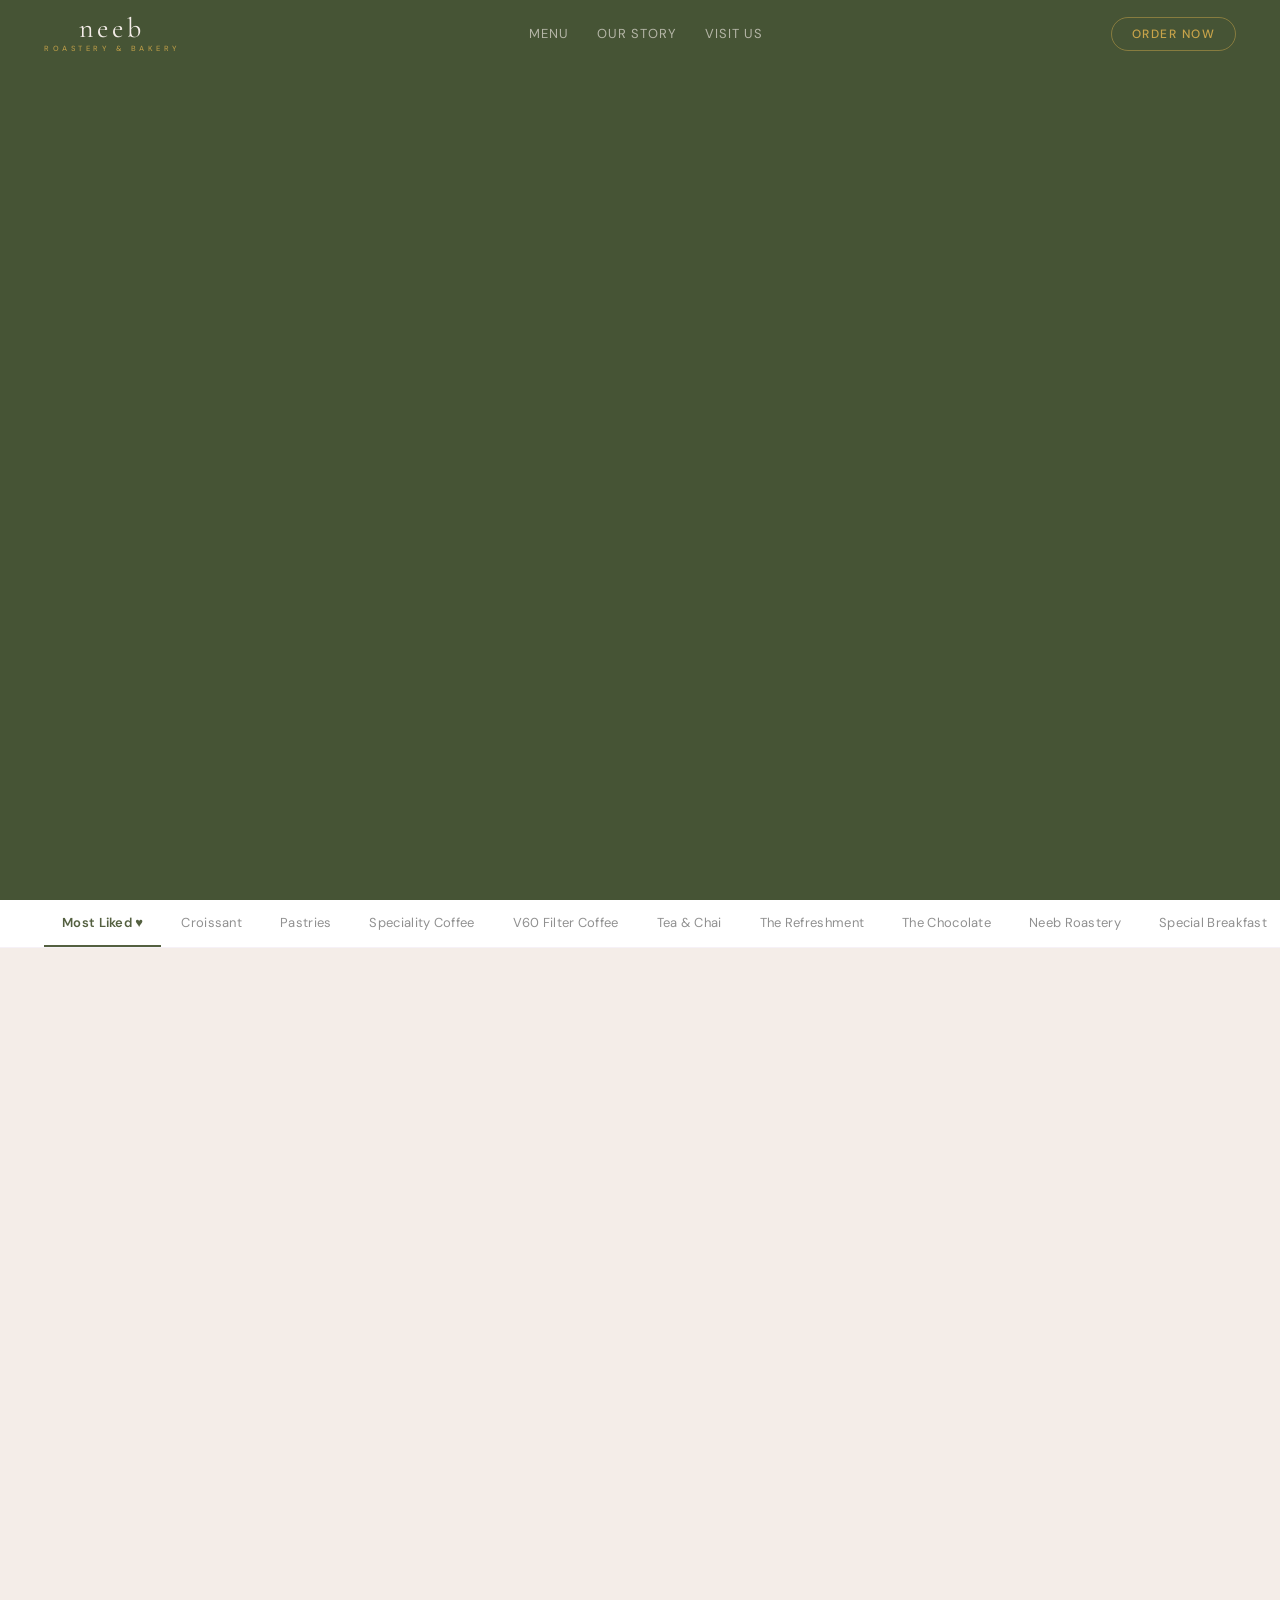
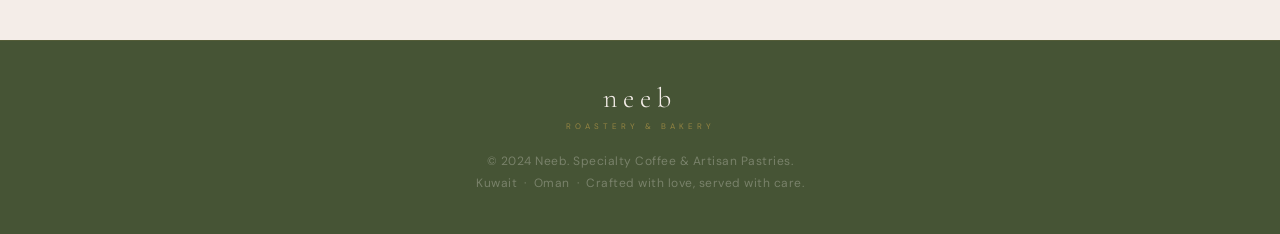
==== commit 5ffa6a80: "feat(neeb): upgrade to 21st.dev-quality hero + GSAP animations - Hero rebuilt to full-viewport (100v" ====
--- a/neeb-website.html
+++ b/neeb-website.html
@@ -6,6 +6,8 @@
 <title>Neeb · Roastery & Bakery</title>
 <link href="https://fonts.googleapis.com/css2?family=Cormorant+Garamond:ital,wght@0,300;0,400;0,500;0,600;1,300;1,400&family=DM+Sans:wght@300;400;500;600&display=swap" rel="stylesheet">
 <script src="https://cdnjs.cloudflare.com/ajax/libs/three.js/r128/three.min.js"></script>
+<script src="https://cdnjs.cloudflare.com/ajax/libs/gsap/3.12.5/gsap.min.js"></script>
+<script src="https://cdnjs.cloudflare.com/ajax/libs/gsap/3.12.5/ScrollTrigger.min.js"></script>
 <style>
 *, *::before, *::after { margin: 0; padding: 0; box-sizing: border-box; }
 
@@ -38,12 +40,17 @@
 
 /* ─── HEADER ─── */
 header {
-  position: sticky; top: 0; z-index: 300;
-  background: var(--olive-deep);
-  height: 66px;
+  position: fixed; top: 0; left: 0; right: 0; z-index: 300;
+  height: 68px;
   display: flex; align-items: center; justify-content: space-between;
   padding: 0 44px;
-  border-bottom: 1px solid rgba(200,164,74,0.18);
+  transition: background 0.4s ease, border-color 0.4s ease, backdrop-filter 0.4s;
+  border-bottom: 1px solid transparent;
+}
+header.scrolled {
+  background: rgba(70,84,53,0.96);
+  backdrop-filter: blur(14px);
+  border-bottom-color: rgba(200,164,74,0.18);
 }
 
 .logo-wrap {
@@ -87,9 +94,22 @@
 .hero {
   position: relative;
   background: var(--olive-deep);
-  height: 520px;
-  display: flex; align-items: center; justify-content: center;
+  height: 100vh; min-height: 680px;
+  display: flex; align-items: center;
   overflow: hidden;
+}
+/* gradient panel — makes left text readable over 3D canvas */
+.hero::after {
+  content: '';
+  position: absolute; inset: 0; z-index: 1;
+  background: linear-gradient(
+    108deg,
+    rgba(70,84,53,0.97) 0%,
+    rgba(70,84,53,0.90) 38%,
+    rgba(70,84,53,0.50) 60%,
+    transparent 80%
+  );
+  pointer-events: none;
 }
 #hero-canvas {
   position: absolute; inset: 0;
@@ -97,59 +117,151 @@
 }
 .hero-content {
   position: relative; z-index: 2;
-  text-align: center; pointer-events: none;
+  padding-left: clamp(28px, 7vw, 100px);
+  padding-right: 40px;
+  max-width: 680px;
+  pointer-events: none;
+  /* start hidden — GSAP animates in */
+  opacity: 0;
 }
 .hero-eyebrow {
-  display: inline-block;
+  display: inline-flex; align-items: center; gap: 10px;
   font-size: 10px; font-weight: 500; letter-spacing: 4px;
   text-transform: uppercase; color: var(--gold);
-  margin-bottom: 22px;
+  margin-bottom: 28px;
+  opacity: 0; transform: translateY(14px);
+}
+.hero-eyebrow::before {
+  content: '';
+  display: block; width: 28px; height: 1px;
+  background: var(--gold); opacity: 0.6;
 }
 .hero-title {
   font-family: 'Cormorant Garamond', serif;
-  font-size: clamp(72px, 11vw, 128px);
-  font-weight: 300; line-height: 0.9;
-  color: var(--cream); letter-spacing: 8px;
+  font-size: clamp(80px, 12vw, 148px);
+  font-weight: 300; line-height: 0.88;
+  color: var(--cream); letter-spacing: 6px;
   text-transform: lowercase;
+  opacity: 0; transform: translateY(24px);
 }
 .hero-title em {
   font-style: italic; color: var(--gold);
 }
 .hero-tagline {
-  margin-top: 18px;
-  font-size: 12px; letter-spacing: 4px;
+  margin-top: 22px;
+  font-size: 13px; letter-spacing: 4px; line-height: 1.9;
   text-transform: uppercase;
-  color: rgba(240,234,228,0.5);
+  color: rgba(240,234,228,0.55);
+  opacity: 0; transform: translateY(14px);
 }
 .hero-divider {
-  width: 40px; height: 1px;
+  width: 44px; height: 1px;
+  background: linear-gradient(to right, var(--gold), transparent);
+  margin: 24px 0;
+  opacity: 0;
+}
+.hero-desc {
+  font-size: 15px; line-height: 1.75;
+  color: rgba(240,234,228,0.65);
+  max-width: 400px;
+  margin-bottom: 36px;
+  opacity: 0; transform: translateY(10px);
+}
+.hero-cta {
+  display: flex; align-items: center; gap: 14px;
+  margin-bottom: 52px;
+  pointer-events: all;
+  opacity: 0; transform: translateY(12px);
+}
+.btn-hero-primary {
   background: var(--gold);
-  margin: 20px auto 0;
-  opacity: 0.5;
-}
+  color: var(--olive-deep);
+  border: none; padding: 14px 32px; border-radius: 99px;
+  font-family: 'DM Sans', sans-serif;
+  font-size: 13px; font-weight: 700; letter-spacing: 0.5px;
+  cursor: pointer; display: flex; align-items: center; gap: 8px;
+  transition: transform 0.25s, box-shadow 0.25s, background 0.25s;
+  box-shadow: 0 8px 28px rgba(200,164,74,0.35);
+}
+.btn-hero-primary:hover {
+  transform: translateY(-2px) scale(1.03);
+  box-shadow: 0 14px 36px rgba(200,164,74,0.45);
+}
+.btn-hero-primary .arrow { transition: transform 0.25s; }
+.btn-hero-primary:hover .arrow { transform: translateX(4px); }
+.btn-hero-ghost {
+  background: transparent;
+  border: 1px solid rgba(240,234,228,0.25);
+  color: rgba(240,234,228,0.75);
+  padding: 14px 28px; border-radius: 99px;
+  font-family: 'DM Sans', sans-serif;
+  font-size: 13px; font-weight: 400; letter-spacing: 0.5px;
+  cursor: pointer;
+  transition: border-color 0.25s, color 0.25s, background 0.25s;
+}
+.btn-hero-ghost:hover {
+  border-color: rgba(240,234,228,0.55);
+  color: var(--cream);
+  background: rgba(240,234,228,0.06);
+}
+.hero-stats {
+  display: flex; align-items: center; gap: 24px;
+  pointer-events: all;
+  opacity: 0; transform: translateY(10px);
+}
+.hero-stat { display: flex; flex-direction: column; gap: 2px; }
+.hero-stat strong {
+  font-family: 'Cormorant Garamond', serif;
+  font-size: 26px; font-weight: 400;
+  color: var(--cream); letter-spacing: 1px;
+  line-height: 1;
+}
+.hero-stat small {
+  font-size: 9.5px; letter-spacing: 2px;
+  text-transform: uppercase;
+  color: rgba(240,234,228,0.4);
+}
+.stat-line {
+  width: 1px; height: 30px;
+  background: rgba(200,164,74,0.22);
+  flex-shrink: 0;
+}
+/* scroll indicator */
 .hero-scroll {
-  position: absolute; bottom: 30px; left: 50%;
+  position: absolute; bottom: 32px; left: 50%;
   transform: translateX(-50%);
-  display: flex; flex-direction: column; align-items: center; gap: 8px;
-  z-index: 2;
+  display: flex; flex-direction: column; align-items: center; gap: 6px;
+  z-index: 2; pointer-events: none;
+  opacity: 0;
 }
 .hero-scroll span {
-  font-size: 9px; letter-spacing: 3px;
-  text-transform: uppercase; color: rgba(240,234,228,0.35);
-}
-.scroll-dot {
-  width: 5px; height: 5px; border-radius: 50%;
-  background: var(--gold); opacity: 0.5;
-  animation: dotPulse 2s ease-in-out infinite;
-}
-@keyframes dotPulse {
-  0%,100% { transform: translateY(0); opacity: 0.3; }
-  50% { transform: translateY(6px); opacity: 0.8; }
+  font-size: 9px; letter-spacing: 3.5px;
+  text-transform: uppercase; color: rgba(240,234,228,0.3);
+}
+.scroll-line {
+  width: 1px; height: 40px;
+  background: linear-gradient(to bottom, rgba(200,164,74,0.5), transparent);
+  animation: scrollDrop 1.8s ease-in-out infinite;
+}
+@keyframes scrollDrop {
+  0% { transform: scaleY(0); transform-origin: top; opacity: 0; }
+  40% { transform: scaleY(1); transform-origin: top; opacity: 1; }
+  60% { transform: scaleY(1); transform-origin: bottom; opacity: 1; }
+  100% { transform: scaleY(0); transform-origin: bottom; opacity: 0; }
+}
+/* mobile hero */
+@media (max-width: 768px) {
+  .hero { min-height: 580px; }
+  .hero-content { padding-left: 24px; padding-right: 24px; max-width: 100%; }
+  .hero-title { font-size: clamp(60px, 18vw, 90px); }
+  .hero-cta { flex-direction: column; align-items: flex-start; }
+  .hero-stats { gap: 16px; }
+  .hero-stat strong { font-size: 22px; }
 }
 
 /* ─── CATEGORY BAR ─── */
 .cat-bar-wrap {
-  position: sticky; top: 66px; z-index: 200;
+  position: sticky; top: 68px; z-index: 200;
   background: rgba(255,255,255,0.97);
   backdrop-filter: blur(10px);
   border-bottom: 1px solid rgba(196,160,200,0.15);
@@ -192,6 +304,11 @@
   margin-bottom: 28px;
   padding-bottom: 16px;
   border-bottom: 1px solid rgba(62,77,44,0.1);
+  /* start hidden — GSAP animates in */
+  opacity: 0; transform: translateX(-20px);
+}
+.section-head.revealed {
+  opacity: 1; transform: translateX(0);
 }
 .section-title {
   font-family: 'Cormorant Garamond', serif;
@@ -224,11 +341,17 @@
   position: relative;
   transform-style: preserve-3d;
   will-change: transform;
+  /* start invisible for GSAP scroll reveal */
+  opacity: 0;
+  transform: translateY(30px);
+}
+.card.revealed {
+  opacity: 1;
+  transform: translateY(0);
 }
 .card:hover {
   box-shadow: 0 12px 40px rgba(42,26,10,0.13);
 }
-
 .card-img-wrap {
   height: 210px;
   position: relative;
@@ -470,10 +593,24 @@
     <h1 class="hero-title">ne<em>e</em>b</h1>
     <p class="hero-tagline">Roastery &amp; Bakery</p>
     <div class="hero-divider"></div>
+    <p class="hero-desc">Crafted from single-origin beans, baked fresh each morning. Every cup, every bite — a moment worth savouring.</p>
+    <div class="hero-cta">
+      <button class="btn-hero-primary" onclick="document.querySelector('.cat-bar-wrap').scrollIntoView({behavior:'smooth'})">
+        Explore Menu <span class="arrow">→</span>
+      </button>
+      <button class="btn-hero-ghost">Our Story</button>
+    </div>
+    <div class="hero-stats">
+      <div class="hero-stat"><strong>40+</strong><small>Menu Items</small></div>
+      <div class="stat-line"></div>
+      <div class="hero-stat"><strong>★ 4.9</strong><small>Rating</small></div>
+      <div class="stat-line"></div>
+      <div class="hero-stat"><strong>2</strong><small>Locations</small></div>
+    </div>
   </div>
   <div class="hero-scroll">
-    <span>Explore</span>
-    <div class="scroll-dot"></div>
+    <span>Scroll</span>
+    <div class="scroll-line"></div>
   </div>
 </section>
 
@@ -765,15 +902,28 @@
       btn.classList.toggle('liked', !liked);
     });
 
-    // 3D tilt hover
+    // 3D tilt hover — use GSAP quickSetter if available, else CSS vars
     card.addEventListener('mousemove', e => {
       const r = card.getBoundingClientRect();
       const x = (e.clientX - r.left - r.width/2)  / (r.width/2);
       const y = (e.clientY - r.top  - r.height/2) / (r.height/2);
-      card.style.transform = `perspective(900px) rotateY(${x*9}deg) rotateX(${-y*9}deg) scale(1.02) translateZ(6px)`;
+      if (typeof gsap !== 'undefined') {
+        gsap.to(card, {
+          rotateY: x * 9, rotateX: -y * 9,
+          scale: 1.02, z: 6,
+          duration: 0.25, ease: 'power2.out',
+          overwrite: 'auto'
+        });
+      } else {
+        card.style.transform = `perspective(900px) rotateY(${x*9}deg) rotateX(${-y*9}deg) scale(1.02) translateZ(6px)`;
+      }
     });
     card.addEventListener('mouseleave', () => {
-      card.style.transform = '';
+      if (typeof gsap !== 'undefined') {
+        gsap.to(card, { rotateY: 0, rotateX: 0, scale: 1, z: 0, duration: 0.4, ease: 'power3.out', overwrite: 'auto' });
+      } else {
+        card.style.transform = '';
+      }
     });
 
     // Open modal
@@ -1066,7 +1216,15 @@
   ['coffee','pastries','croissant'].forEach(key => {
     const sec = document.getElementById(`sec-${key}`);
     if (!sec) return;
-    sec.classList.toggle('hidden', cat !== 'all' && cat !== key);
+    const visible = cat === 'all' || cat === key;
+    sec.classList.toggle('hidden', !visible);
+    // Animate cards that haven't been revealed yet
+    if (visible && typeof gsap !== 'undefined') {
+      const hidden = Array.from(sec.querySelectorAll('.card')).filter(c => parseFloat(getComputedStyle(c).opacity) < 0.5);
+      if (hidden.length) {
+        gsap.to(hidden, { opacity: 1, y: 0, duration: 0.45, ease: 'power3.out', stagger: 0.04 });
+      }
+    }
   });
 
   // Empty state for non-data tabs
@@ -1081,6 +1239,76 @@
 });
 
 /* ──────────────────────────────
+   HEADER — transparent over hero, solid on scroll
+────────────────────────────── */
+function initHeaderScroll() {
+  const header = document.querySelector('header');
+  const threshold = window.innerHeight * 0.15;
+  function onScroll() {
+    header.classList.toggle('scrolled', window.scrollY > threshold);
+  }
+  window.addEventListener('scroll', onScroll, { passive: true });
+  onScroll();
+}
+
+/* ──────────────────────────────
+   GSAP ANIMATIONS
+────────────────────────────── */
+function initGSAP() {
+  if (typeof gsap === 'undefined') return;
+  gsap.registerPlugin(ScrollTrigger);
+
+  // ── Hero entrance — staggered timeline
+  const heroTl = gsap.timeline({ delay: 0.3 });
+  heroTl
+    .to('.hero-content', { opacity: 1, duration: 0 })
+    .to('.hero-eyebrow', { opacity: 1, y: 0, duration: 0.7, ease: 'power3.out' })
+    .to('.hero-title',   { opacity: 1, y: 0, duration: 0.9, ease: 'power3.out' }, '-=0.4')
+    .to('.hero-tagline', { opacity: 1, y: 0, duration: 0.6, ease: 'power2.out' }, '-=0.5')
+    .to('.hero-divider', { opacity: 0.5, duration: 0.5, ease: 'power2.out' }, '-=0.3')
+    .to('.hero-desc',    { opacity: 1, y: 0, duration: 0.6, ease: 'power2.out' }, '-=0.3')
+    .to('.hero-cta',     { opacity: 1, y: 0, duration: 0.6, ease: 'back.out(1.4)' }, '-=0.3')
+    .to('.hero-stats',   { opacity: 1, y: 0, duration: 0.6, ease: 'power2.out' }, '-=0.3')
+    .to('.hero-scroll',  { opacity: 1, duration: 0.5 }, '-=0.1');
+
+  // ── Section heads — slide in from left on scroll
+  document.querySelectorAll('.section-head').forEach(el => {
+    ScrollTrigger.create({
+      trigger: el,
+      start: 'top 88%',
+      onEnter: () => {
+        gsap.to(el, {
+          opacity: 1, x: 0, duration: 0.65,
+          ease: 'power3.out',
+          onStart: () => el.classList.add('revealed')
+        });
+      }
+    });
+  });
+
+  // ── Cards — staggered reveal per grid
+  ['coffee', 'pastries', 'croissant'].forEach(key => {
+    const grid = document.getElementById(`grid-${key}`);
+    if (!grid) return;
+    ScrollTrigger.create({
+      trigger: grid,
+      start: 'top 85%',
+      once: true,
+      onEnter: () => {
+        const cards = Array.from(grid.querySelectorAll('.card'));
+        gsap.to(cards, {
+          opacity: 1,
+          y: 0,
+          duration: 0.55,
+          ease: 'power3.out',
+          stagger: { amount: 0.45, from: 'start' }
+        });
+      }
+    });
+  });
+}
+
+/* ──────────────────────────────
    INIT
 ────────────────────────────── */
 window.addEventListener('DOMContentLoaded', () => {
@@ -1088,6 +1316,9 @@
   renderGrid('pastries');
   renderGrid('croissant');
   requestAnimationFrame(() => requestAnimationFrame(initHero));
+  initHeaderScroll();
+  // GSAP after a tick so cards are in the DOM
+  requestAnimationFrame(() => initGSAP());
 });
 </script>
 </body>
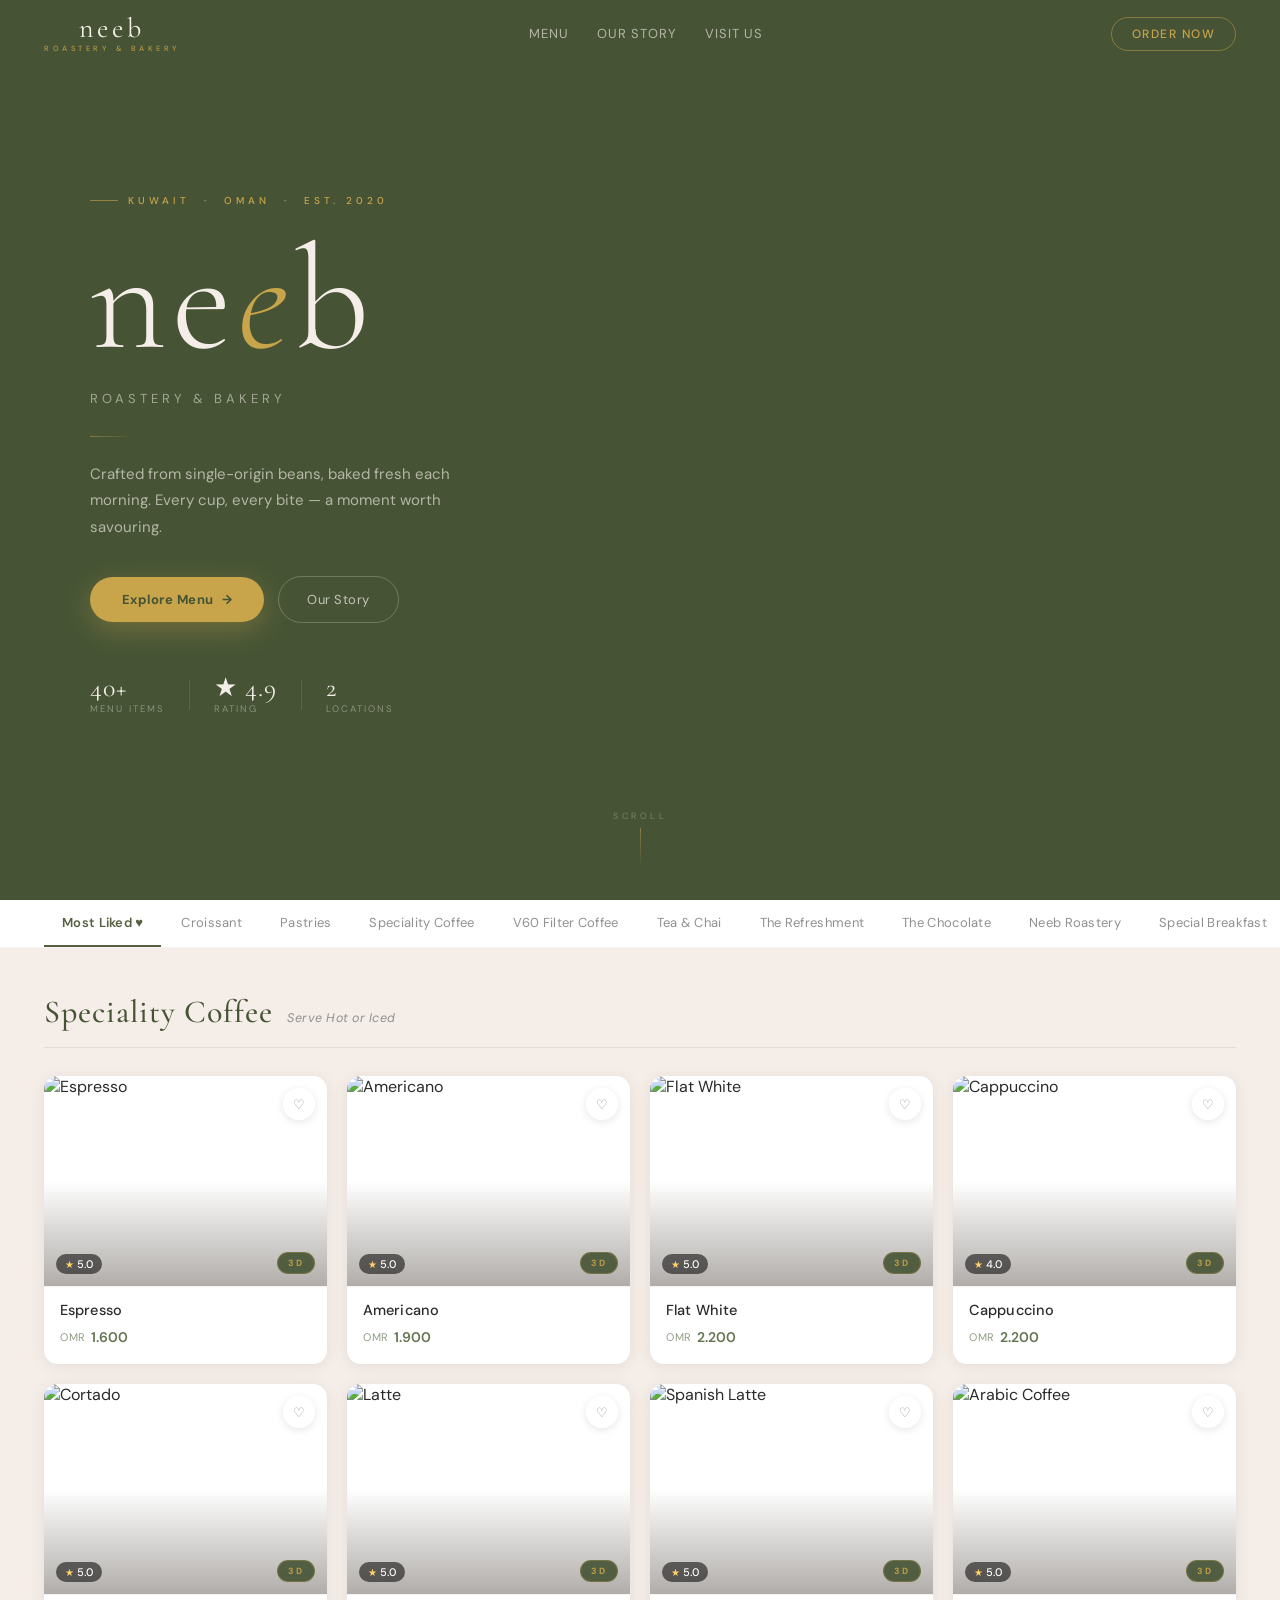
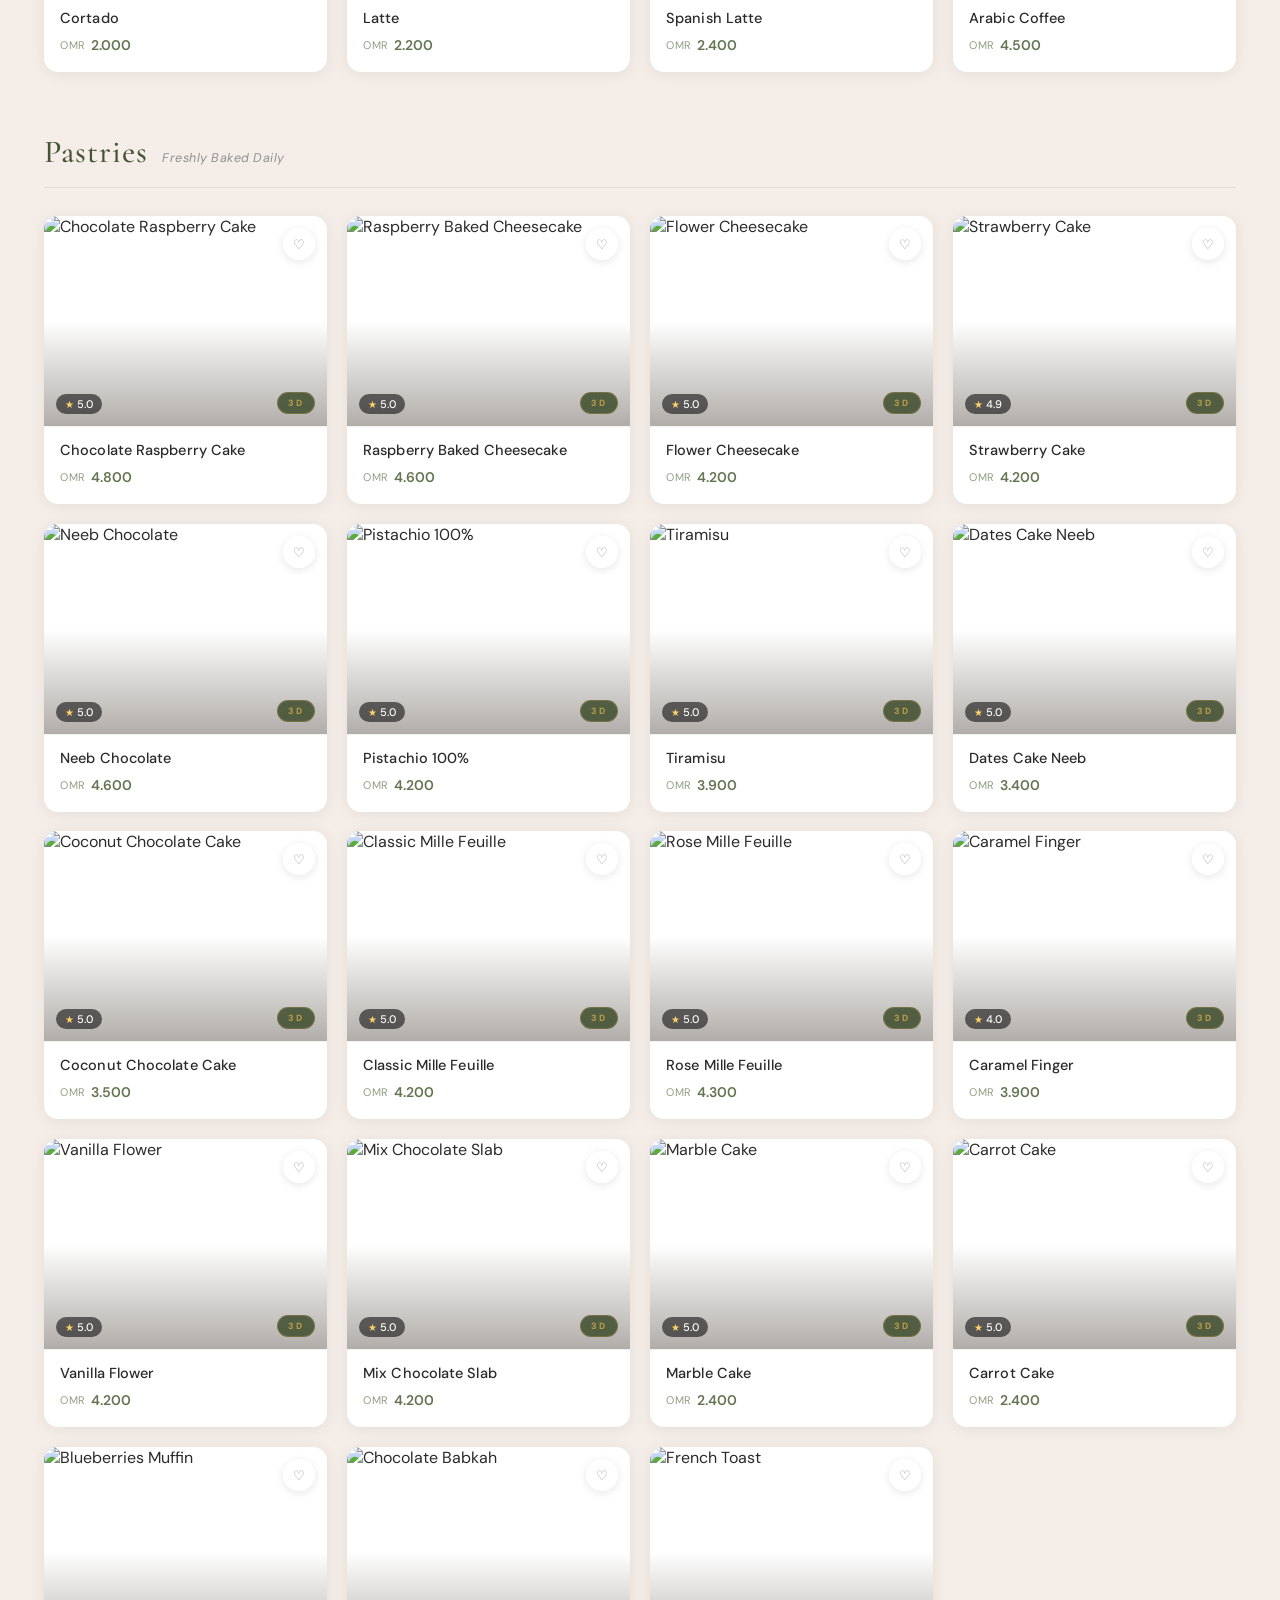
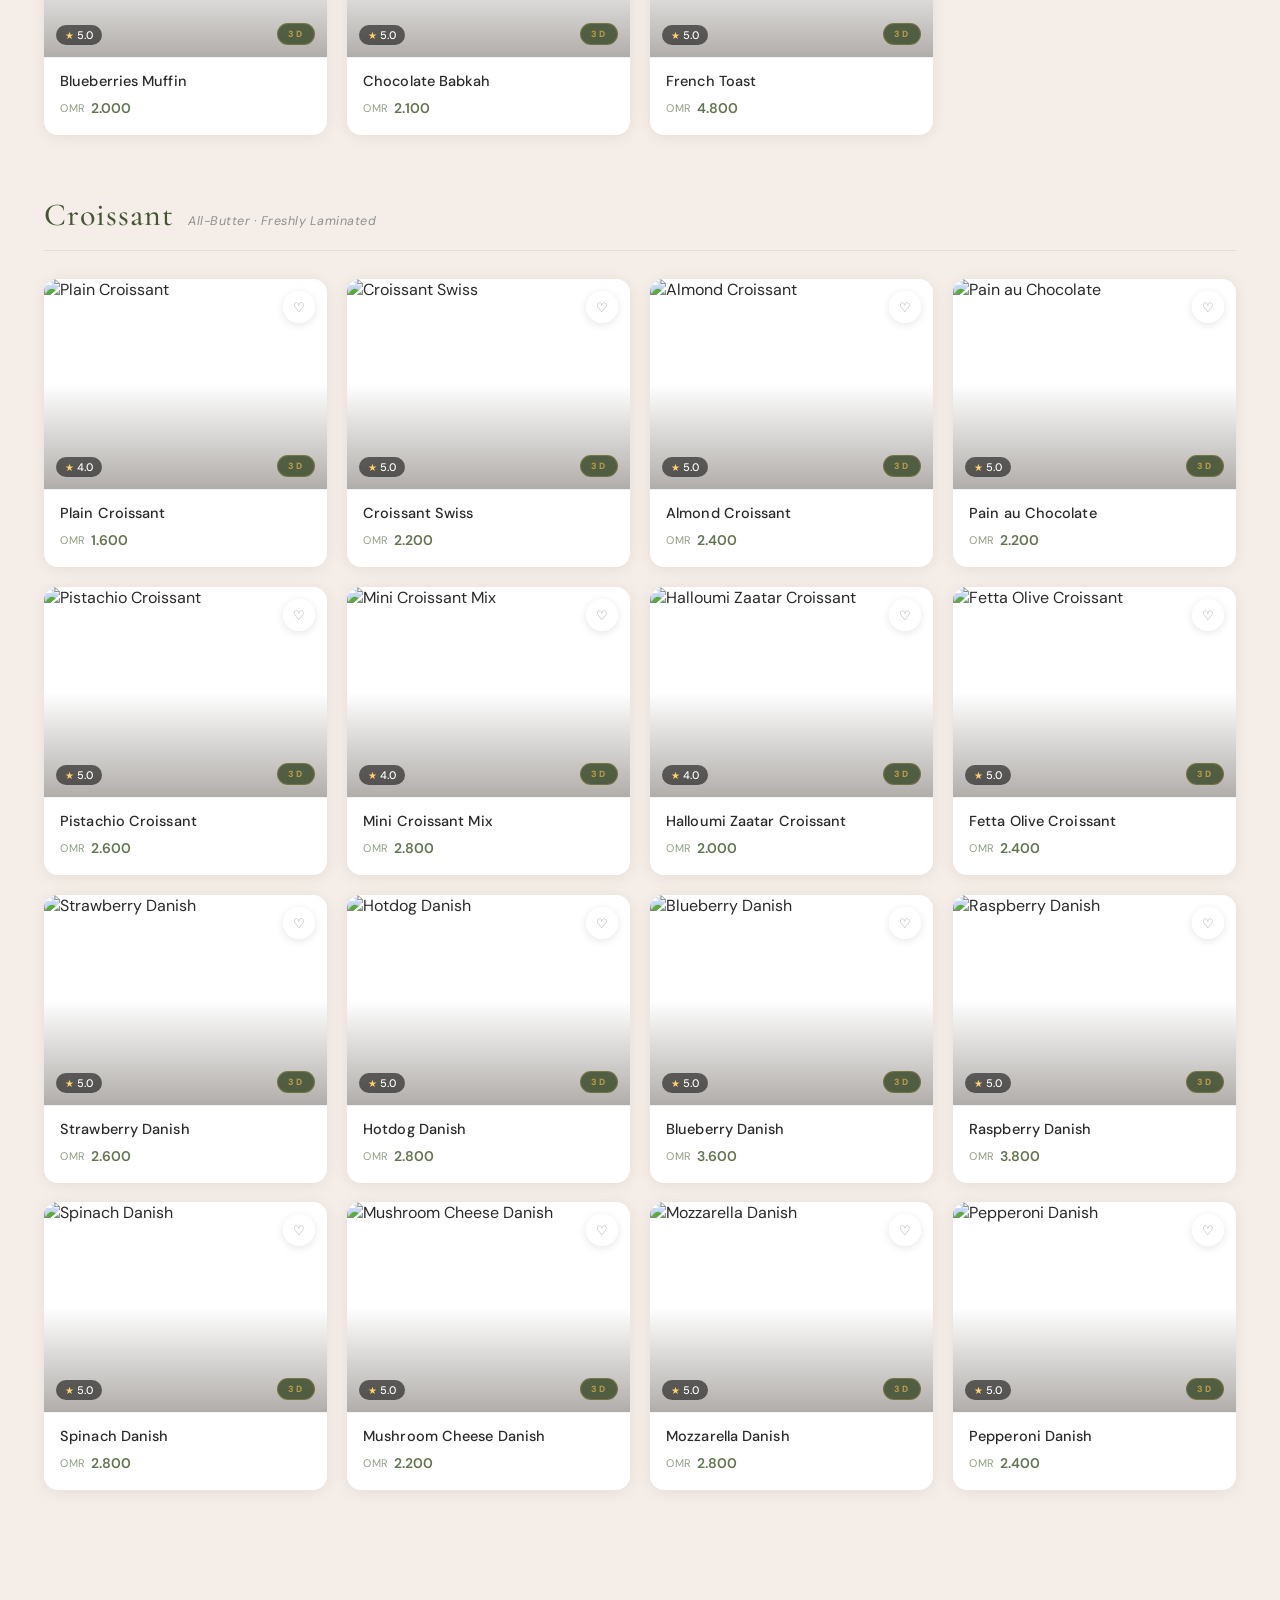
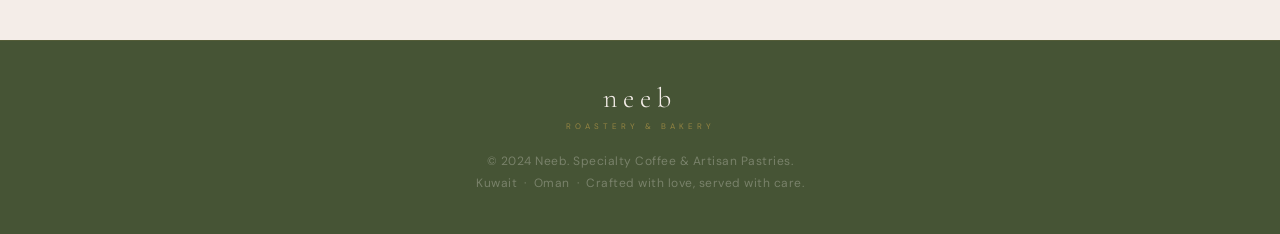
==== commit 4851a6d5: "fix: show content when GSAP/Three.js CDN is blocked (htmlpreview fallback) Move all opacity:0 initia" ====
--- a/neeb-website.html
+++ b/neeb-website.html
@@ -121,15 +121,26 @@
   padding-right: 40px;
   max-width: 680px;
   pointer-events: none;
-  /* start hidden — GSAP animates in */
-  opacity: 0;
-}
+}
+/* GSAP will set these to opacity:0 before animating.
+   Without GSAP they stay visible (no-JS / blocked CDN fallback) */
+.gsap-ready .hero-content  { opacity: 0; }
+.gsap-ready .hero-eyebrow  { opacity: 0; transform: translateY(14px); }
+.gsap-ready .hero-title    { opacity: 0; transform: translateY(24px); }
+.gsap-ready .hero-tagline  { opacity: 0; transform: translateY(14px); }
+.gsap-ready .hero-divider  { opacity: 0; }
+.gsap-ready .hero-desc     { opacity: 0; transform: translateY(10px); }
+.gsap-ready .hero-cta      { opacity: 0; transform: translateY(12px); }
+.gsap-ready .hero-stats    { opacity: 0; transform: translateY(10px); }
+.gsap-ready .hero-scroll   { opacity: 0; }
+.gsap-ready .card          { opacity: 0; transform: translateY(30px); }
+.gsap-ready .section-head  { opacity: 0; transform: translateX(-20px); }
+
 .hero-eyebrow {
   display: inline-flex; align-items: center; gap: 10px;
   font-size: 10px; font-weight: 500; letter-spacing: 4px;
   text-transform: uppercase; color: var(--gold);
   margin-bottom: 28px;
-  opacity: 0; transform: translateY(14px);
 }
 .hero-eyebrow::before {
   content: '';
@@ -142,7 +153,6 @@
   font-weight: 300; line-height: 0.88;
   color: var(--cream); letter-spacing: 6px;
   text-transform: lowercase;
-  opacity: 0; transform: translateY(24px);
 }
 .hero-title em {
   font-style: italic; color: var(--gold);
@@ -152,26 +162,23 @@
   font-size: 13px; letter-spacing: 4px; line-height: 1.9;
   text-transform: uppercase;
   color: rgba(240,234,228,0.55);
-  opacity: 0; transform: translateY(14px);
 }
 .hero-divider {
   width: 44px; height: 1px;
   background: linear-gradient(to right, var(--gold), transparent);
   margin: 24px 0;
-  opacity: 0;
+  opacity: 0.5;
 }
 .hero-desc {
   font-size: 15px; line-height: 1.75;
   color: rgba(240,234,228,0.65);
   max-width: 400px;
   margin-bottom: 36px;
-  opacity: 0; transform: translateY(10px);
 }
 .hero-cta {
   display: flex; align-items: center; gap: 14px;
   margin-bottom: 52px;
   pointer-events: all;
-  opacity: 0; transform: translateY(12px);
 }
 .btn-hero-primary {
   background: var(--gold);
@@ -207,7 +214,6 @@
 .hero-stats {
   display: flex; align-items: center; gap: 24px;
   pointer-events: all;
-  opacity: 0; transform: translateY(10px);
 }
 .hero-stat { display: flex; flex-direction: column; gap: 2px; }
 .hero-stat strong {
@@ -232,7 +238,6 @@
   transform: translateX(-50%);
   display: flex; flex-direction: column; align-items: center; gap: 6px;
   z-index: 2; pointer-events: none;
-  opacity: 0;
 }
 .hero-scroll span {
   font-size: 9px; letter-spacing: 3.5px;
@@ -304,11 +309,6 @@
   margin-bottom: 28px;
   padding-bottom: 16px;
   border-bottom: 1px solid rgba(62,77,44,0.1);
-  /* start hidden — GSAP animates in */
-  opacity: 0; transform: translateX(-20px);
-}
-.section-head.revealed {
-  opacity: 1; transform: translateX(0);
 }
 .section-title {
   font-family: 'Cormorant Garamond', serif;
@@ -341,13 +341,6 @@
   position: relative;
   transform-style: preserve-3d;
   will-change: transform;
-  /* start invisible for GSAP scroll reveal */
-  opacity: 0;
-  transform: translateY(30px);
-}
-.card.revealed {
-  opacity: 1;
-  transform: translateY(0);
 }
 .card:hover {
   box-shadow: 0 12px 40px rgba(42,26,10,0.13);
@@ -1258,6 +1251,9 @@
   if (typeof gsap === 'undefined') return;
   gsap.registerPlugin(ScrollTrigger);
 
+  // Enable CSS hidden states — content is visible without this class
+  document.body.classList.add('gsap-ready');
+
   // ── Hero entrance — staggered timeline
   const heroTl = gsap.timeline({ delay: 0.3 });
   heroTl
